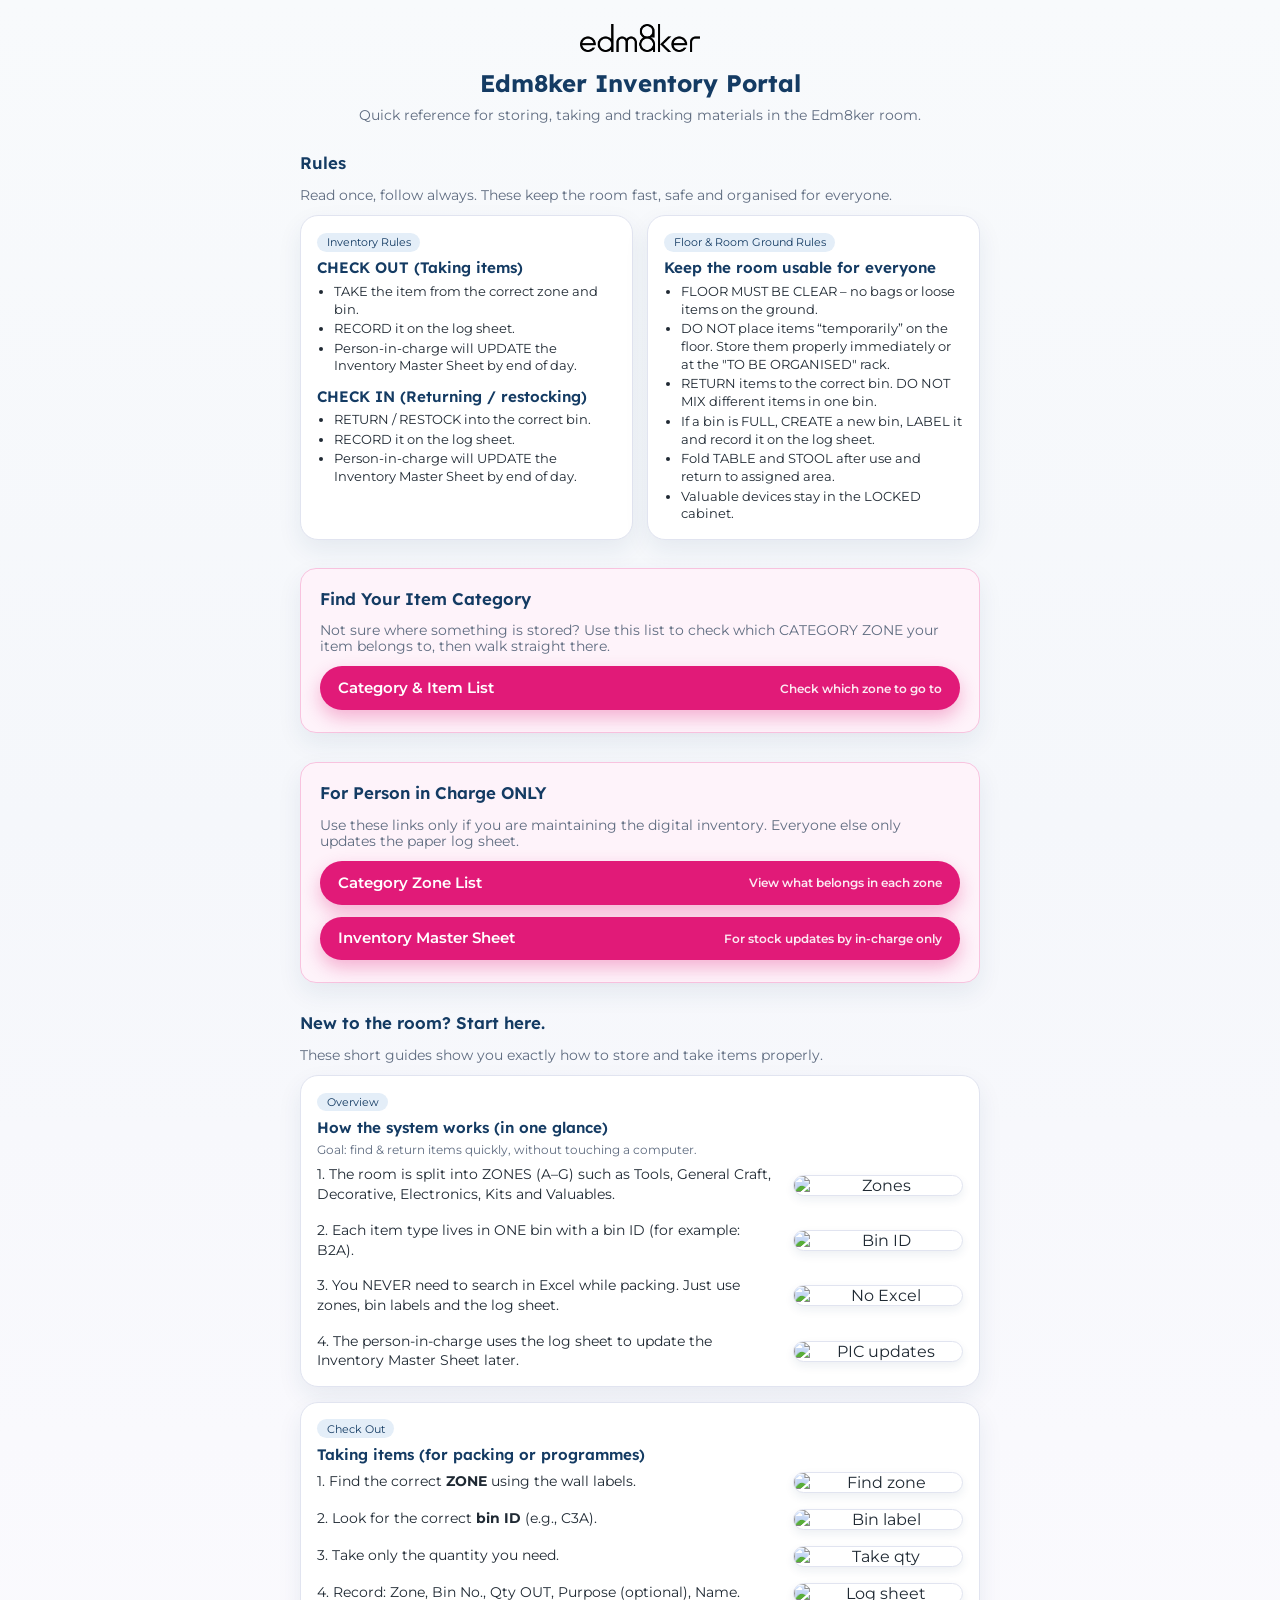
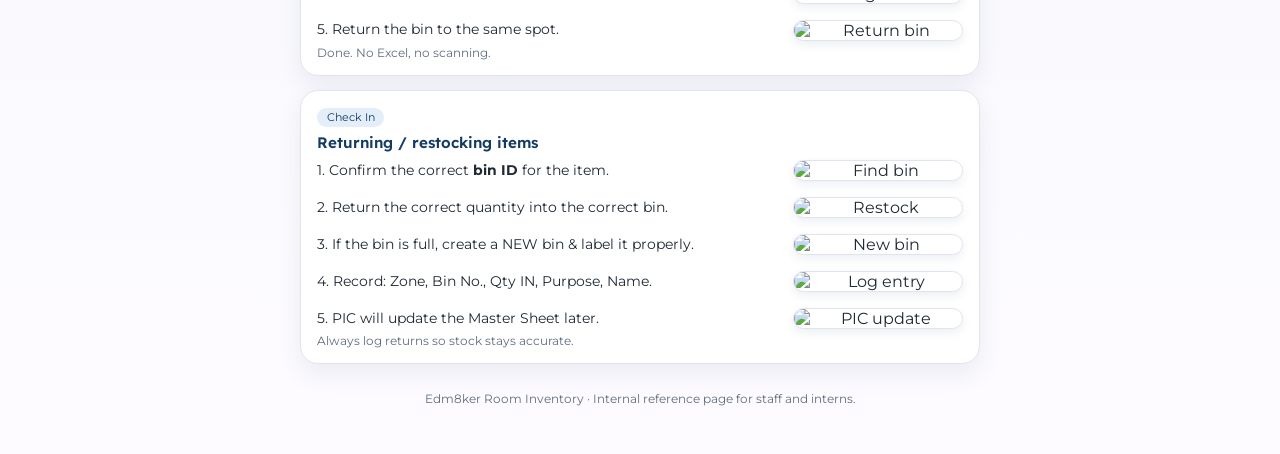
==== index.html @ 9ef9f954 "Update index.html" ====
<!DOCTYPE html>
<html lang="en">

<head>
    <meta charset="UTF-8" />
    <title>Edm8ker Inventory Portal</title>
    <meta name="viewport" content="width=device-width, initial-scale=1" />

    <!-- Google Fonts -->
    <link rel="preconnect" href="https://fonts.googleapis.com">
    <link rel="preconnect" href="https://fonts.gstatic.com" crossorigin>
    <link
        href="https://fonts.googleapis.com/css2?family=Lexend:wght@500;700&family=Montserrat:wght@400;500;600&display=swap"
        rel="stylesheet">

    <style>
        :root {
            --bg: #f5f7fb;
            --card-bg: #ffffff;
            --primary: #e11a78;
            --primary-dark: #b0135d;
            --accent: #143b63;
            --accent-soft: #e4eef8;
            --border-soft: #e1e4f0;
            --text-main: #1f2933;
            --text-muted: #5f6c80;
            --pill-radius: 999px;
            --card-radius: 18px;
            --shadow-soft: 0 10px 25px rgba(20, 59, 99, 0.08);
        }

        * {
            box-sizing: border-box;
        }

        body {
            margin: 0;
            font-family: "Montserrat", system-ui, -apple-system, BlinkMacSystemFont, sans-serif;
            background: linear-gradient(180deg, #f8fafc 0%, var(--bg) 40%, #fdfbff 100%);
            color: var(--text-main);
        }

        .page {
            max-width: 720px;
            margin: 0 auto;
            padding: 1.5rem 1.25rem 3rem;
        }

        header {
            text-align: center;
            margin-bottom: 1.75rem;
        }

        header img.logo {
            width: 120px;
            max-width: 40vw;
            margin-bottom: 0.75rem;
        }

        header h1 {
            font-family: "Lexend", system-ui, sans-serif;
            font-weight: 700;
            font-size: 1.5rem;
            margin: 0 0 0.5rem;
            color: var(--accent);
        }

        header p {
            margin: 0;
            font-size: 0.9rem;
            color: var(--text-muted);
        }

        .section {
            margin-bottom: 1.75rem;
        }

        .section-title {
            font-family: "Lexend", system-ui, sans-serif;
            font-weight: 600;
            font-size: 1.05rem;
            color: var(--accent);
            margin-bottom: 0.5rem;
        }

        .section-subtitle {
            font-size: 0.85rem;
            color: var(--text-muted);
            margin-bottom: 0.75rem;
        }

        .section-box {
            background: #ffffff;
            border: 1px solid var(--border-soft);
            border-radius: 16px;
            padding: 1.2rem 1.2rem 1.4rem;
            box-shadow: var(--shadow-soft);
            margin-bottom: 1.8rem;
        }

        .section-box--highlight {
            background: #fef3fa;
            border-color: #f8c3df;
        }

        .card-grid {
            display: grid;
            gap: 0.9rem;
        }

        @media (min-width: 768px) {
            .card-grid--two {
                grid-template-columns: repeat(2, minmax(0, 1fr));
            }
        }

        .card {
            background: var(--card-bg);
            border-radius: var(--card-radius);
            box-shadow: var(--shadow-soft);
            padding: 0.95rem 1rem;
            border: 1px solid var(--border-soft);
        }

        .card-header {
            font-family: "Lexend", system-ui, sans-serif;
            font-weight: 600;
            font-size: 0.95rem;
            color: var(--accent);
            margin-bottom: 0.35rem;
        }

        .chip {
            display: inline-flex;
            align-items: center;
            padding: 0.15rem 0.6rem;
            border-radius: 999px;
            font-size: 0.7rem;
            background: var(--accent-soft);
            color: var(--accent);
            margin-bottom: 0.4rem;
        }

        .rules-list {
            padding-left: 1.05rem;
            margin: 0.25rem 0 0;
            font-size: 0.8rem;
            line-height: 1.4;
        }

        .rules-list li+li {
            margin-top: 0.1rem;
        }

        /* Linktree-style buttons */
        .button-stack {
            display: flex;
            flex-direction: column;
            gap: 0.75rem;
            margin-top: 0.6rem;
        }

        .pill-btn {
            display: inline-flex;
            align-items: center;
            justify-content: space-between;
            gap: 0.5rem;
            width: 100%;
            padding: 0.8rem 1.1rem;
            border-radius: var(--pill-radius);
            border: none;
            text-decoration: none;
            background: var(--primary);
            color: #ffffff;
            font-weight: 600;
            font-size: 0.92rem;
            cursor: pointer;
            box-shadow: 0 8px 18px rgba(225, 26, 120, 0.3);
            transition: transform 0.05s ease-out, box-shadow 0.05s ease-out, background 0.1s ease-out;
        }

        .pill-btn span.label {
            flex: 1 1 auto;
            text-align: left;
        }

        .pill-btn span.meta {
            font-size: 0.75rem;
            opacity: 0.9;
        }

        .pill-btn:hover {
            background: var(--primary-dark);
            transform: translateY(-1px);
            box-shadow: 0 12px 28px rgba(176, 19, 93, 0.35);
        }

        .pill-btn:active {
            transform: translateY(0);
            box-shadow: 0 6px 14px rgba(176, 19, 93, 0.3);
        }

        /* GUIDE TABLE LAYOUT */
        /* GUIDE TABLE LAYOUT */
        .guide-table {
            display: flex;
            flex-direction: column;
            gap: 1rem;
            margin-top: 0.5rem;
        }

        /* Two-column layout (text left, image right) */
        .guide-row {
            display: grid;
            grid-template-columns: 1fr auto;
            gap: 1rem;
            align-items: center;
            /* vertically align nicely */
        }

        /* Keep text left-aligned */
        .guide-text {
            font-size: 0.85rem;
            line-height: 1.45;
        }

        /* Center ONLY the image */
        .guide-img {
            text-align: center;
            /* centers image inside the cell */
        }

        .guide-img img {
            width: 170px;
            /* bigger image */
            max-width: 100%;
            height: auto;
            display: block;
            margin: 0 auto;
            /* center horizontally */
            border-radius: 16px;
            border: 1px solid var(--border-soft);
            background: #ffffff;
            box-shadow: 0 4px 10px rgba(20, 59, 99, 0.08);
        }

        /* MOBILE FIX – stack vertically */
        @media (max-width: 768px) {
            .guide-row {
                grid-template-columns: 1fr;
                /* stack */
            }

            .guide-img img {
                margin: 10px auto 0;
                width: 200px;
                /* slightly bigger on mobile */
            }
        }

        /* Mobile */
        @media (max-width: 600px) {
            .guide-row {
                grid-template-columns: 1fr;
            }

            .guide-img img {
                margin-top: 0.3rem;
            }
        }

        .guide-tag {
            font-size: 0.78rem;
            color: var(--text-muted);
            margin-top: 0.25rem;
        }

        footer {
            margin-top: 1.5rem;
            text-align: center;
            font-size: 0.72rem;
            color: var(--text-muted);
        }
    </style>
</head>

<body>
    <div class="page">
        <header>
            <!-- Replace "logo.png" with your actual edm8ker logo path -->
            <img src="images/Edm8ker Logo FA - Black.png" class="logo" alt="edm8ker logo">
            <h1>Edm8ker Inventory Portal</h1>
            <p>Quick reference for storing, taking and tracking materials in the Edm8ker room.</p>
        </header>

        <!-- RULES SECTION -->
        <section class="section" id="rules">
            <div class="section-title">Rules</div>
            <p class="section-subtitle">Read once, follow always. These keep the room fast, safe and organised for
                everyone.</p>

            <div class="card-grid card-grid--two">
                <!-- Inventory Rules -->
                <article class="card">
                    <div class="chip">Inventory Rules</div>
                    <div class="card-header">CHECK OUT (Taking items)</div>
                    <ul class="rules-list">
                        <li>TAKE the item from the correct zone and bin.</li>
                        <li>RECORD it on the log sheet.</li>
                        <li>Person-in-charge will UPDATE the Inventory Master Sheet by end of day.</li>
                    </ul>

                    <div class="card-header" style="margin-top:0.7rem;">CHECK IN (Returning / restocking)</div>
                    <ul class="rules-list">
                        <li>RETURN / RESTOCK into the correct bin.</li>
                        <li>RECORD it on the log sheet.</li>
                        <li>Person-in-charge will UPDATE the Inventory Master Sheet by end of day.</li>
                    </ul>
                </article>

                <!-- Ground Rules -->
                <article class="card">
                    <div class="chip">Floor &amp; Room Ground Rules</div>
                    <div class="card-header">Keep the room usable for everyone</div>
                    <ul class="rules-list">
                        <li>FLOOR MUST BE CLEAR – no bags or loose items on the ground.</li>
                        <li>DO NOT place items “temporarily” on the floor. Store them properly immediately or at the "TO
                            BE ORGANISED" rack.</li>
                        <li>RETURN items to the correct bin. DO NOT MIX different items in one bin.</li>
                        <li>If a bin is FULL, CREATE a new bin, LABEL it and record it on the log sheet.</li>
                        <li>Fold TABLE and STOOL after use and return to assigned area.</li>
                        <li>Valuable devices stay in the LOCKED cabinet.</li>
                    </ul>
                </article>
            </div>
        </section>

        <!-- FIND -->
        <section class="section" id="find-category">
            <div class="section-box section-box--highlight">
                <div class="section-title">Find Your Item Category</div>
                <p class="section-subtitle">
                    Not sure where something is stored? Use this list to check which CATEGORY ZONE
                    your item belongs to, then walk straight there.
                </p>

                <div class="button-stack">
                    <a class="pill-btn"
                        href="https://docs.google.com/spreadsheets/d/1ORpKJ44Z_NyXVtPW7FNUCVcLxIy_yZ4tnnC9HEnOZlI/edit?gid=1954923618#gid=1954923618"
                        target="_blank" rel="noopener noreferrer">
                        <span class="label">Category &amp; Item List</span>
                        <span class="meta">Check which zone to go to</span>
                    </a>
                </div>
            </div>
        </section>


        <!-- PERSON IN CHARGE ONLY -->
        <section class="section" id="pic">
            <div class="section-box section-box--highlight">
                <div class="section-title">For Person in Charge ONLY</div>
                <p class="section-subtitle">
                    Use these links only if you are maintaining the digital inventory.
                    Everyone else only updates the paper log sheet.
                </p>

                <div class="button-stack">
                    <a class="pill-btn"
                        href="https://docs.google.com/spreadsheets/d/1ORpKJ44Z_NyXVtPW7FNUCVcLxIy_yZ4tnnC9HEnOZlI/edit?gid=1954923618#gid=1954923618"
                        target="_blank" rel="noopener noreferrer">
                        <span class="label">Category Zone List</span>
                        <span class="meta">View what belongs in each zone</span>
                    </a>

                    <a class="pill-btn"
                        href="https://docs.google.com/spreadsheets/d/1Mo4Zzo-sT3QW1Go5Jupbq7iUh8usddjf2yWkELnGJ4I/edit?gid=0#gid=0"
                        target="_blank" rel="noopener noreferrer">
                        <span class="label">Inventory Master Sheet</span>
                        <span class="meta">For stock updates by in-charge only</span>
                    </a>
                </div>
            </div>
        </section>


        <!-- GUIDE SECTION -->
        <section class="section" id="guide">
            <div class="section-title">New to the room? Start here.</div>
            <p class="section-subtitle">
                These short guides show you exactly how to store and take items properly.
            </p>

            <div class="card-grid">

                <!-- OVERVIEW TABLE -->
                <article class="card">
                    <div class="chip">Overview</div>
                    <div class="card-header">How the system works (in one glance)</div>
                    <div class="guide-tag">
                        Goal: find & return items quickly, without touching a computer.
                    </div>
                    <div class="guide-table">
                        <div class="guide-row">
                            <div class="guide-text">
                                1. The room is split into ZONES (A–G) such as Tools, General Craft,
                                Decorative, Electronics, Kits and Valuables.
                            </div>
                            <div class="guide-img">
                                <img src="images/overview-zones.png" alt="Zones">
                            </div>
                        </div>

                        <div class="guide-row">
                            <div class="guide-text">
                                2. Each item type lives in ONE bin with a bin ID (for example: B2A).
                            </div>
                            <div class="guide-img">
                                <img src="images/overview-binid.png" alt="Bin ID">
                            </div>
                        </div>

                        <div class="guide-row">
                            <div class="guide-text">
                                3. You NEVER need to search in Excel while packing. Just use zones, bin labels and the log
                                sheet.
                            </div>
                            <div class="guide-img">
                                <img src="images/overview-noexcel.png" alt="No Excel">
                            </div>
                        </div>

                        <div class="guide-row">
                            <div class="guide-text">
                                4. The person-in-charge uses the log sheet to update the Inventory Master Sheet later.
                            </div>
                            <div class="guide-img">
                                <img src="images/overview-update.png" alt="PIC updates">
                            </div>
                        </div>
                    </div>


                </article>

                <!-- CHECK OUT TABLE -->
                <article class="card">
                    <div class="chip">Check Out</div>
                    <div class="card-header">Taking items (for packing or programmes)</div>

                    <div class="guide-table">
                        <div class="guide-row">
                            <div class="guide-text">
                                1. Find the correct <strong>ZONE</strong> using the wall labels.
                            </div>
                            <div class="guide-img">
                                <img src="images/checkout-zone.png" alt="Find zone">
                            </div>
                        </div>

                        <div class="guide-row">
                            <div class="guide-text">
                                2. Look for the correct <strong>bin ID</strong> (e.g., C3A).
                            </div>
                            <div class="guide-img">
                                <img src="images/checkout-bin.png" alt="Bin label">
                            </div>
                        </div>

                        <div class="guide-row">
                            <div class="guide-text">
                                3. Take only the quantity you need.
                            </div>
                            <div class="guide-img">
                                <img src="images/checkout-qty.png" alt="Take qty">
                            </div>
                        </div>

                        <div class="guide-row">
                            <div class="guide-text">
                                4. Record: Zone, Bin No., Qty OUT, Purpose (optional), Name.
                            </div>
                            <div class="guide-img">
                                <img src="images/checkout-log.png" alt="Log sheet">
                            </div>
                        </div>

                        <div class="guide-row">
                            <div class="guide-text">
                                5. Return the bin to the same spot.
                            </div>
                            <div class="guide-img">
                                <img src="images/checkout-return.png" alt="Return bin">
                            </div>
                        </div>
                    </div>

                    <div class="guide-tag">Done. No Excel, no scanning.</div>
                </article>

                <!-- CHECK IN TABLE -->
                <article class="card">
                    <div class="chip">Check In</div>
                    <div class="card-header">Returning / restocking items</div>

                    <div class="guide-table">
                        <div class="guide-row">
                            <div class="guide-text">
                                1. Confirm the correct <strong>bin ID</strong> for the item.
                            </div>
                            <div class="guide-img">
                                <img src="images/checkin-findbin.png" alt="Find bin">
                            </div>
                        </div>

                        <div class="guide-row">
                            <div class="guide-text">
                                2. Return the correct quantity into the correct bin.
                            </div>
                            <div class="guide-img">
                                <img src="images/checkin-return.png" alt="Restock">
                            </div>
                        </div>

                        <div class="guide-row">
                            <div class="guide-text">
                                3. If the bin is full, create a NEW bin & label it properly.
                            </div>
                            <div class="guide-img">
                                <img src="images/checkin-newbin.png" alt="New bin">
                            </div>
                        </div>

                        <div class="guide-row">
                            <div class="guide-text">
                                4. Record: Zone, Bin No., Qty IN, Purpose, Name.
                            </div>
                            <div class="guide-img">
                                <img src="images/checkin-log.png" alt="Log entry">
                            </div>
                        </div>

                        <div class="guide-row">
                            <div class="guide-text">
                                5. PIC will update the Master Sheet later.
                            </div>
                            <div class="guide-img">
                                <img src="images/checkin-update.png" alt="PIC update">
                            </div>
                        </div>
                    </div>

                    <div class="guide-tag">Always log returns so stock stays accurate.</div>
                </article>

            </div>
        </section>

        <footer>
            Edm8ker Room Inventory · Internal reference page for staff and interns.
        </footer>
    </div>
</body>

</html>
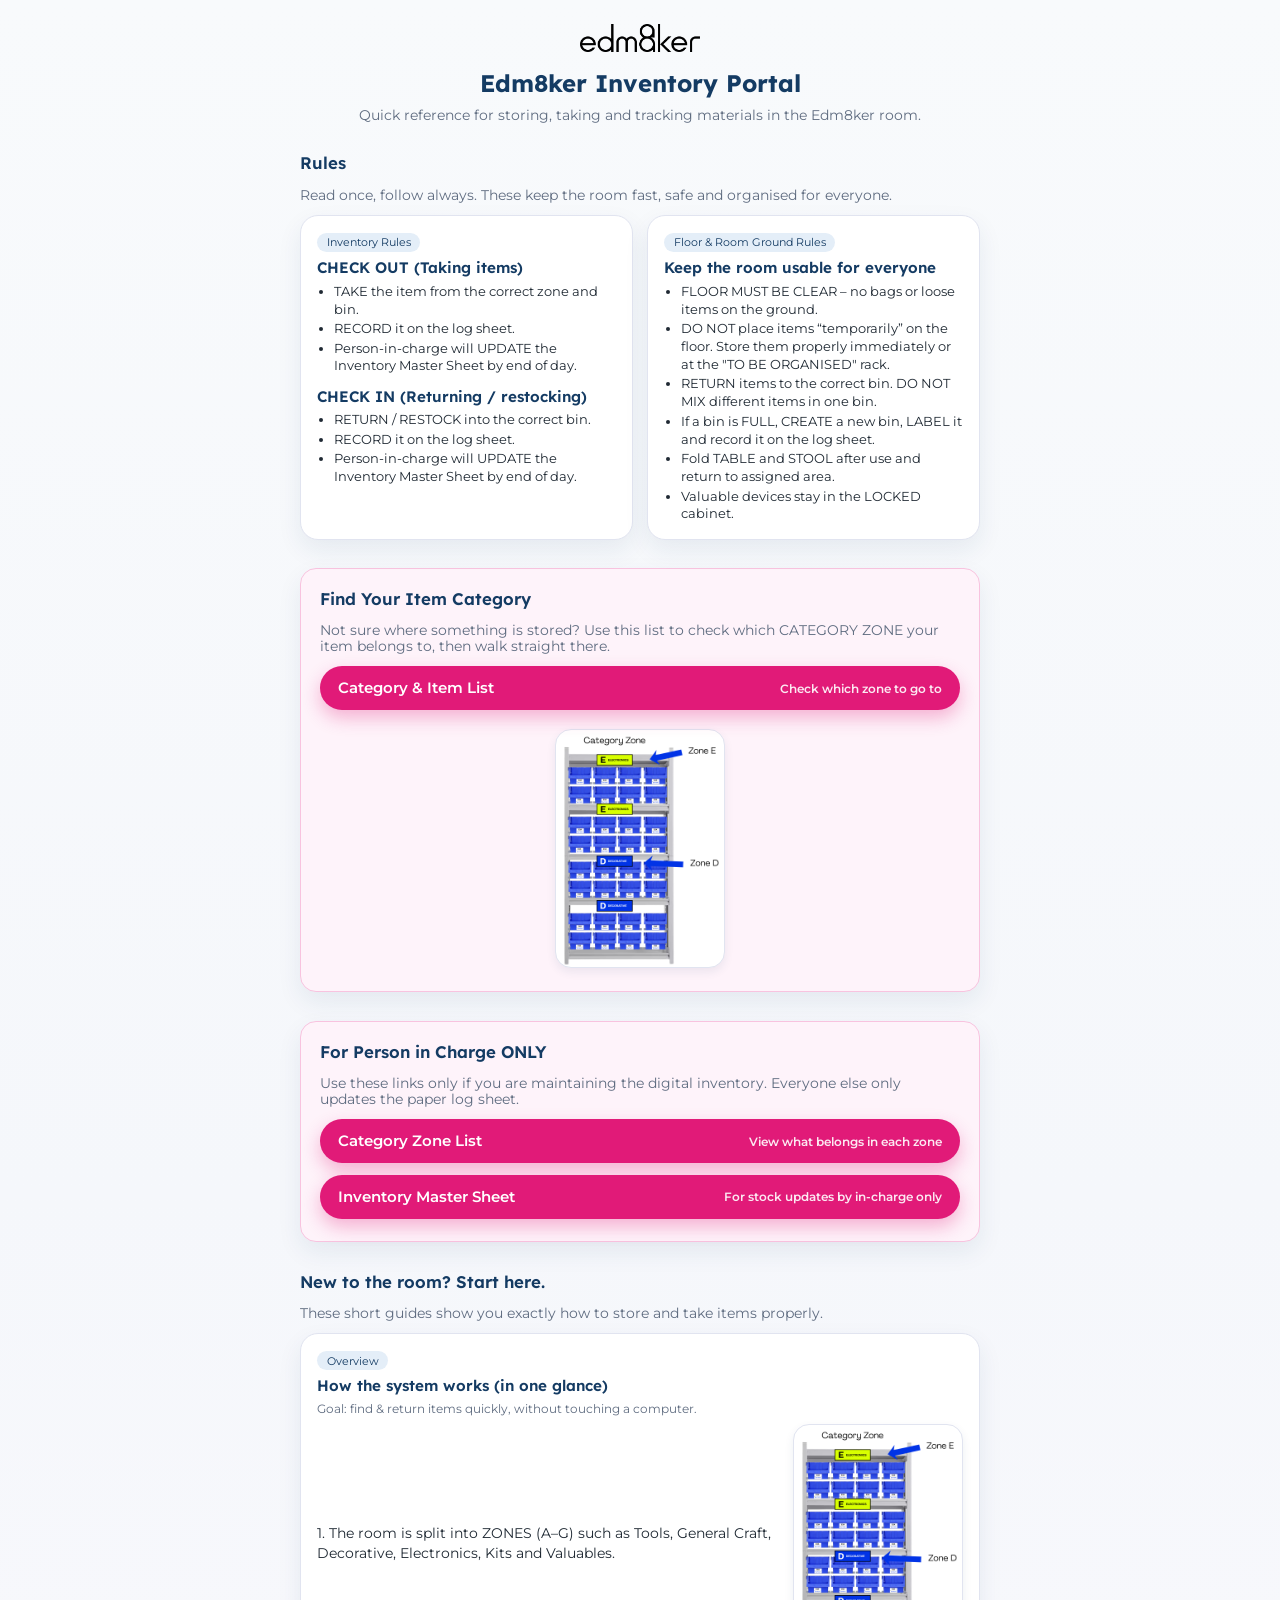
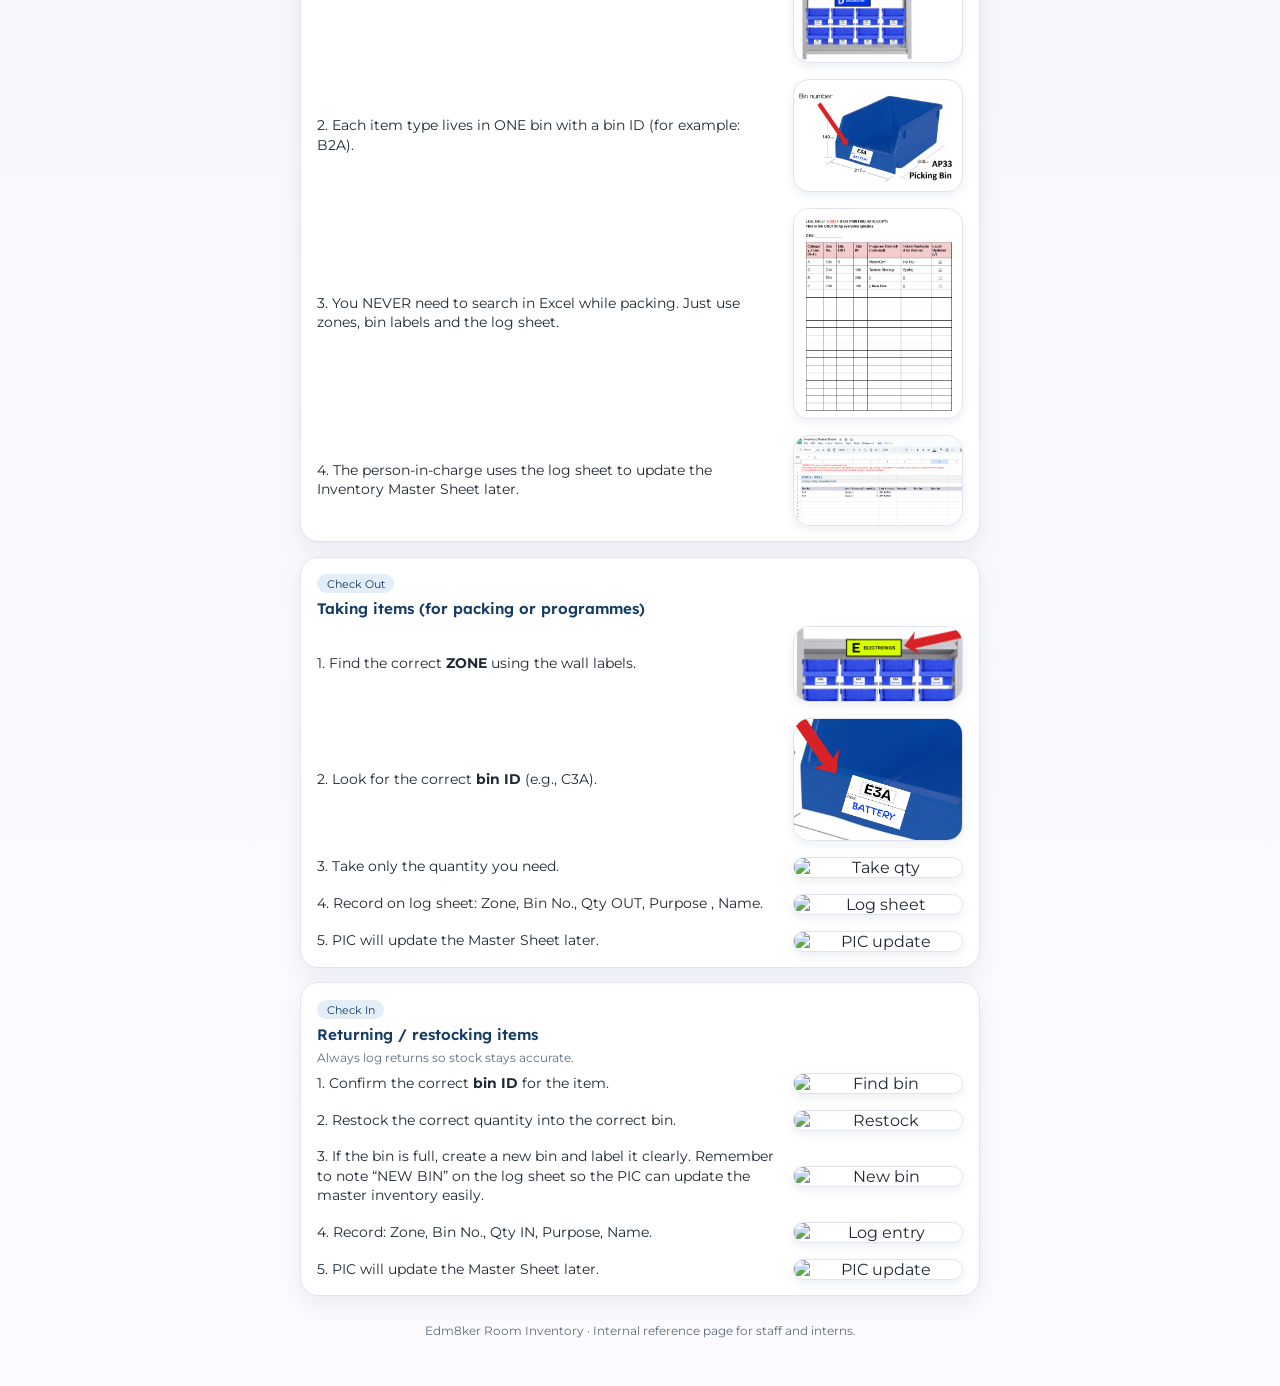
==== commit 4de033ad: "Update index.html" ====
--- a/index.html
+++ b/index.html
@@ -339,6 +339,7 @@
         <section class="section" id="find-category">
             <div class="section-box section-box--highlight">
                 <div class="section-title">Find Your Item Category</div>
+
                 <p class="section-subtitle">
                     Not sure where something is stored? Use this list to check which CATEGORY ZONE
                     your item belongs to, then walk straight there.
@@ -351,6 +352,10 @@
                         <span class="label">Category &amp; Item List</span>
                         <span class="meta">Check which zone to go to</span>
                     </a>
+                </div>
+                <br>
+                <div class="guide-img">
+                    <img src="images/overview-zones.png" alt="Zones">
                 </div>
             </div>
         </section>
@@ -422,7 +427,8 @@
 
                         <div class="guide-row">
                             <div class="guide-text">
-                                3. You NEVER need to search in Excel while packing. Just use zones, bin labels and the log
+                                3. You NEVER need to search in Excel while packing. Just use zones, bin labels and the
+                                log
                                 sheet.
                             </div>
                             <div class="guide-img">
@@ -478,7 +484,7 @@
 
                         <div class="guide-row">
                             <div class="guide-text">
-                                4. Record: Zone, Bin No., Qty OUT, Purpose (optional), Name.
+                                4. Record on log sheet: Zone, Bin No., Qty OUT, Purpose , Name.
                             </div>
                             <div class="guide-img">
                                 <img src="images/checkout-log.png" alt="Log sheet">
@@ -487,21 +493,22 @@
 
                         <div class="guide-row">
                             <div class="guide-text">
-                                5. Return the bin to the same spot.
-                            </div>
-                            <div class="guide-img">
-                                <img src="images/checkout-return.png" alt="Return bin">
-                            </div>
-                        </div>
+                                5. PIC will update the Master Sheet later.
+                            </div>
+                            <div class="guide-img">
+                                <img src="images/checkin-update.png" alt="PIC update">
+                            </div>
+                        </div>
+
                     </div>
 
-                    <div class="guide-tag">Done. No Excel, no scanning.</div>
                 </article>
 
                 <!-- CHECK IN TABLE -->
                 <article class="card">
                     <div class="chip">Check In</div>
                     <div class="card-header">Returning / restocking items</div>
+                    <div class="guide-tag">Always log returns so stock stays accurate.</div>
 
                     <div class="guide-table">
                         <div class="guide-row">
@@ -515,7 +522,7 @@
 
                         <div class="guide-row">
                             <div class="guide-text">
-                                2. Return the correct quantity into the correct bin.
+                                2. Restock the correct quantity into the correct bin.
                             </div>
                             <div class="guide-img">
                                 <img src="images/checkin-return.png" alt="Restock">
@@ -524,7 +531,8 @@
 
                         <div class="guide-row">
                             <div class="guide-text">
-                                3. If the bin is full, create a NEW bin & label it properly.
+                                3. If the bin is full, create a new bin and label it clearly. Remember to note “NEW BIN”
+                                on the log sheet so the PIC can update the master inventory easily.
                             </div>
                             <div class="guide-img">
                                 <img src="images/checkin-newbin.png" alt="New bin">
@@ -550,7 +558,6 @@
                         </div>
                     </div>
 
-                    <div class="guide-tag">Always log returns so stock stays accurate.</div>
                 </article>
 
             </div>
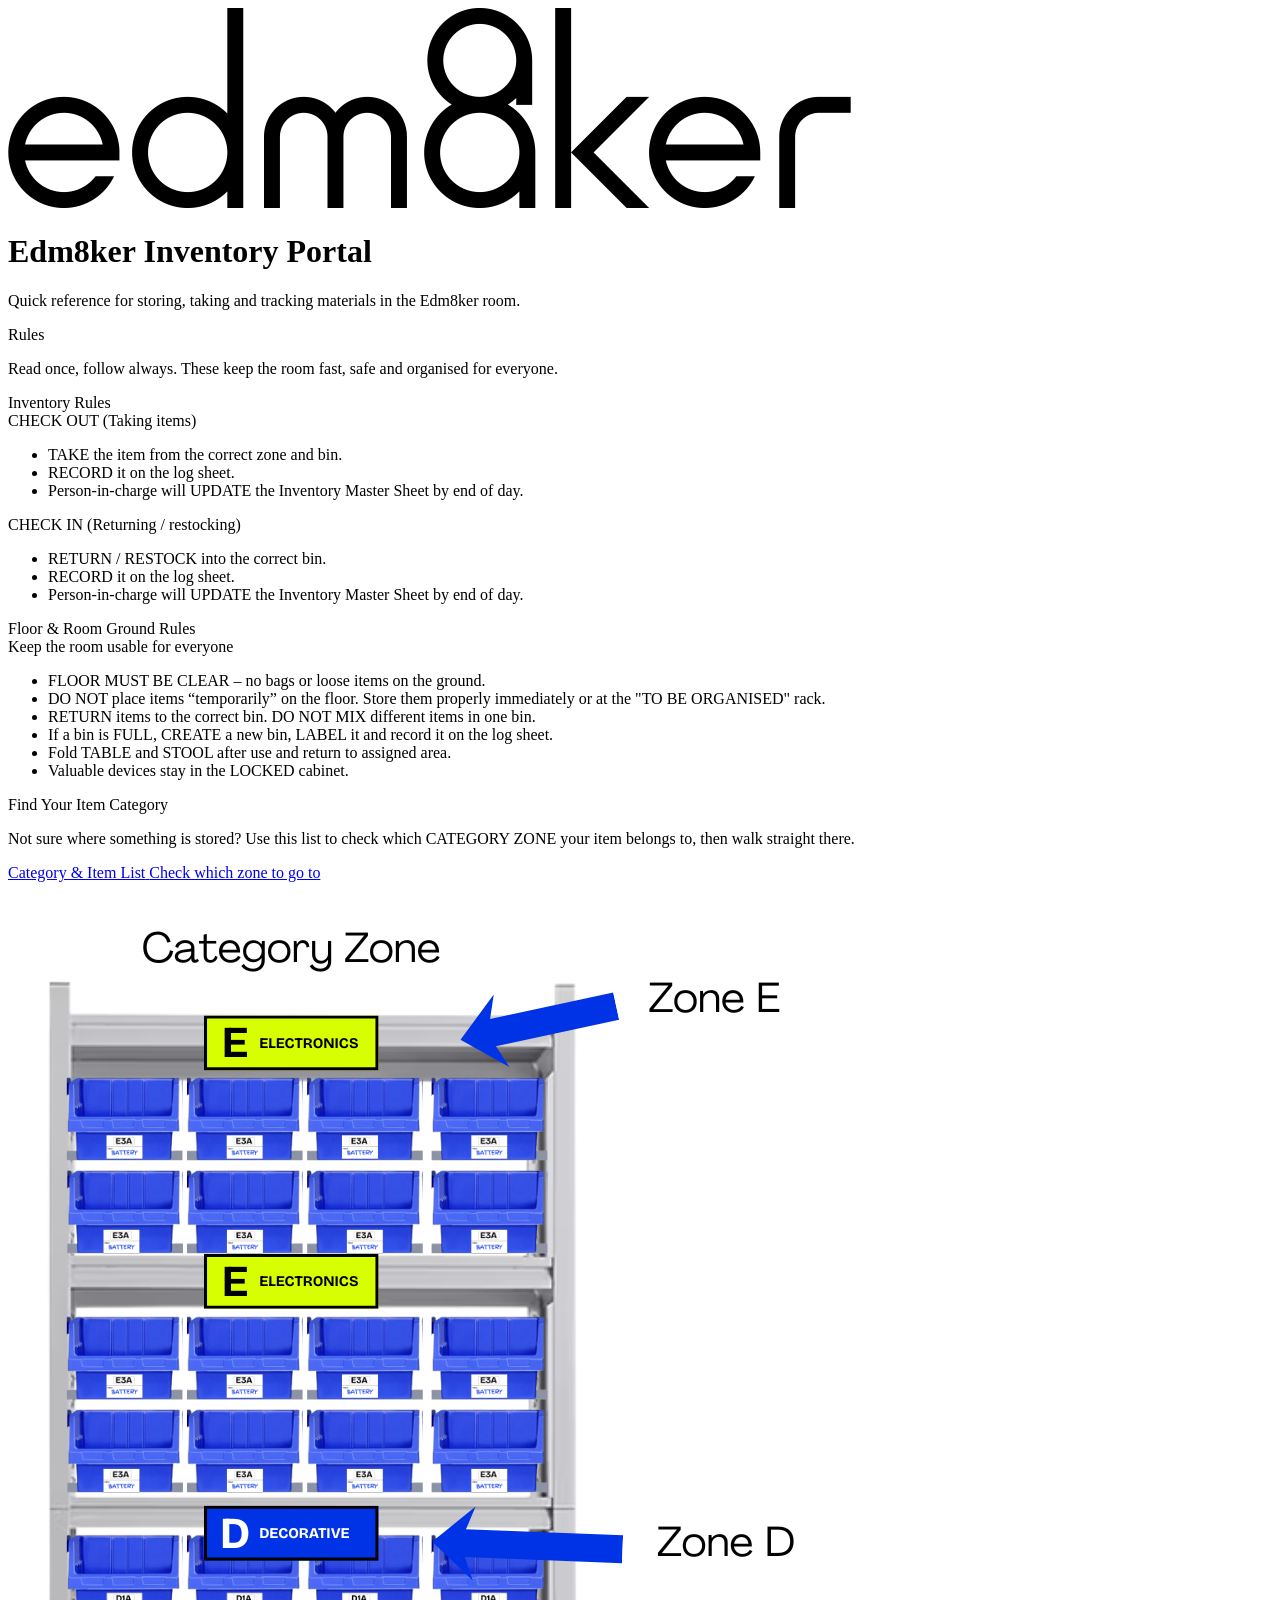
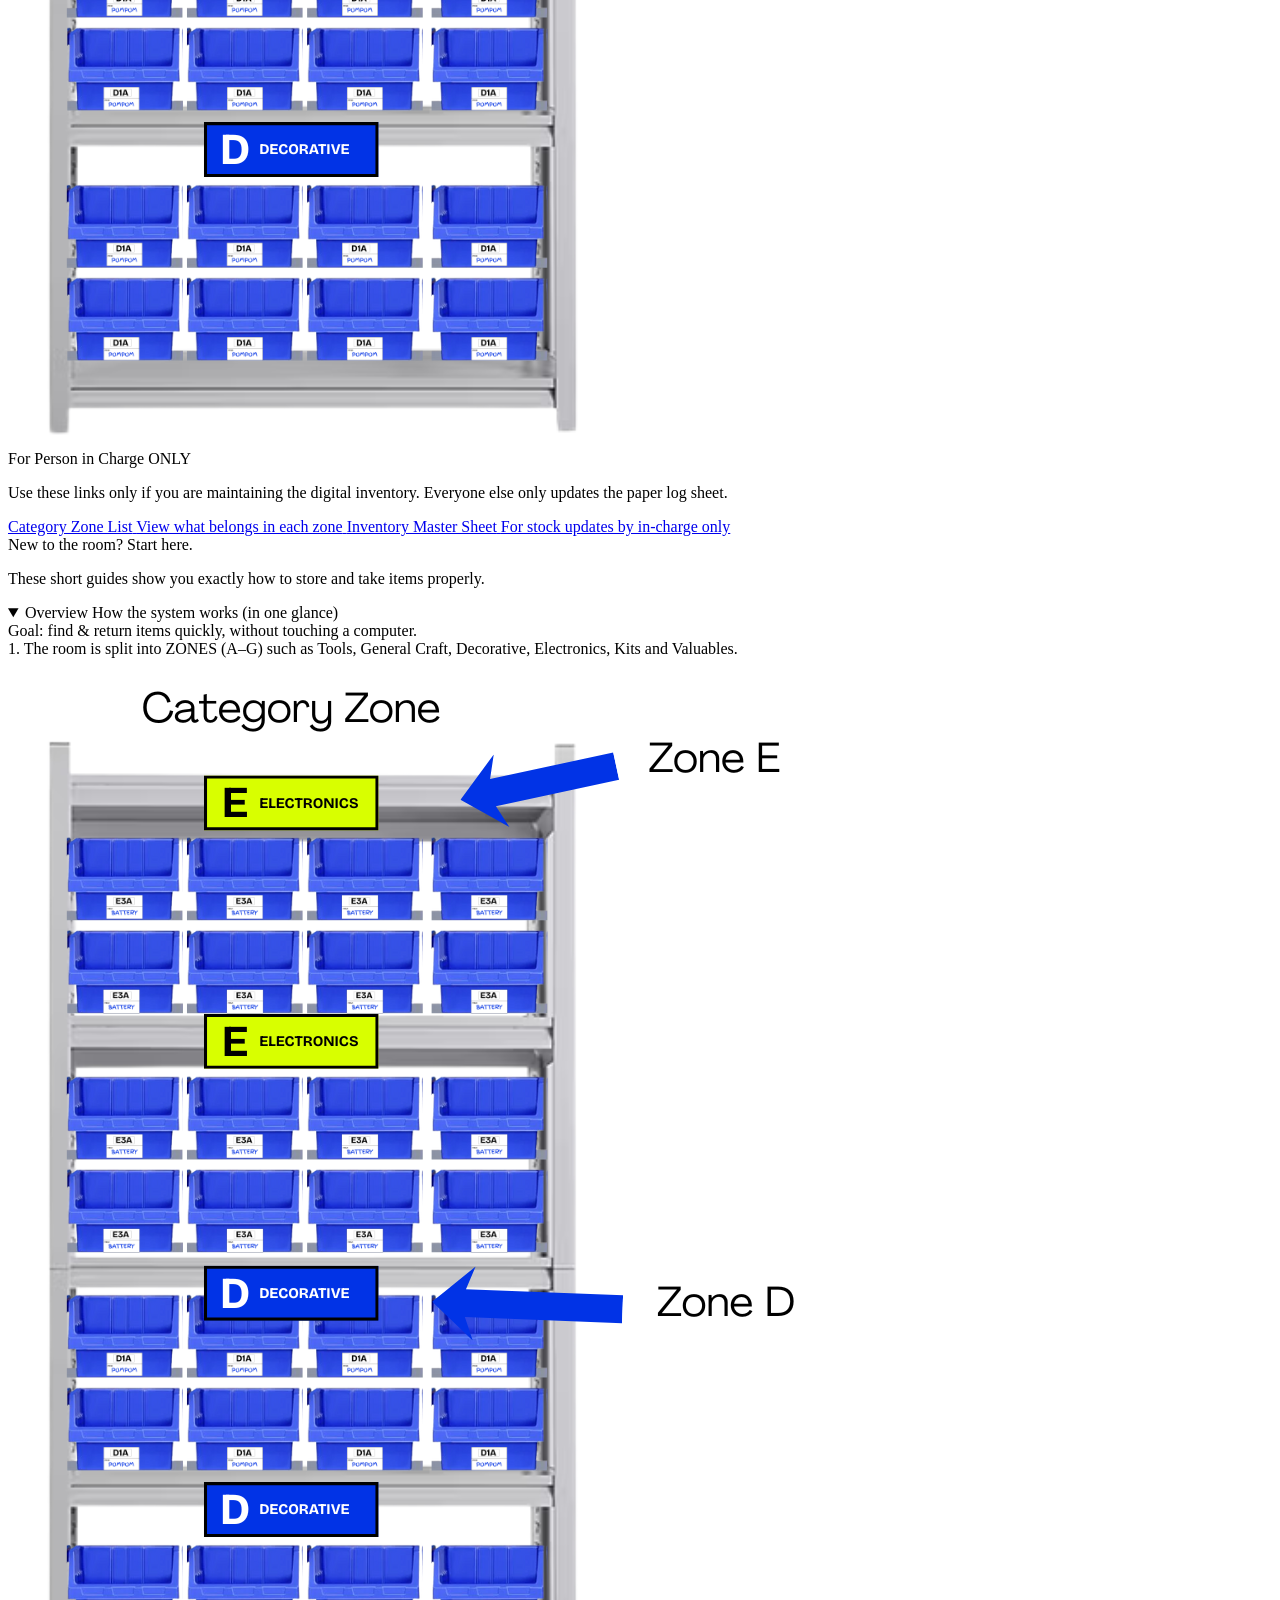
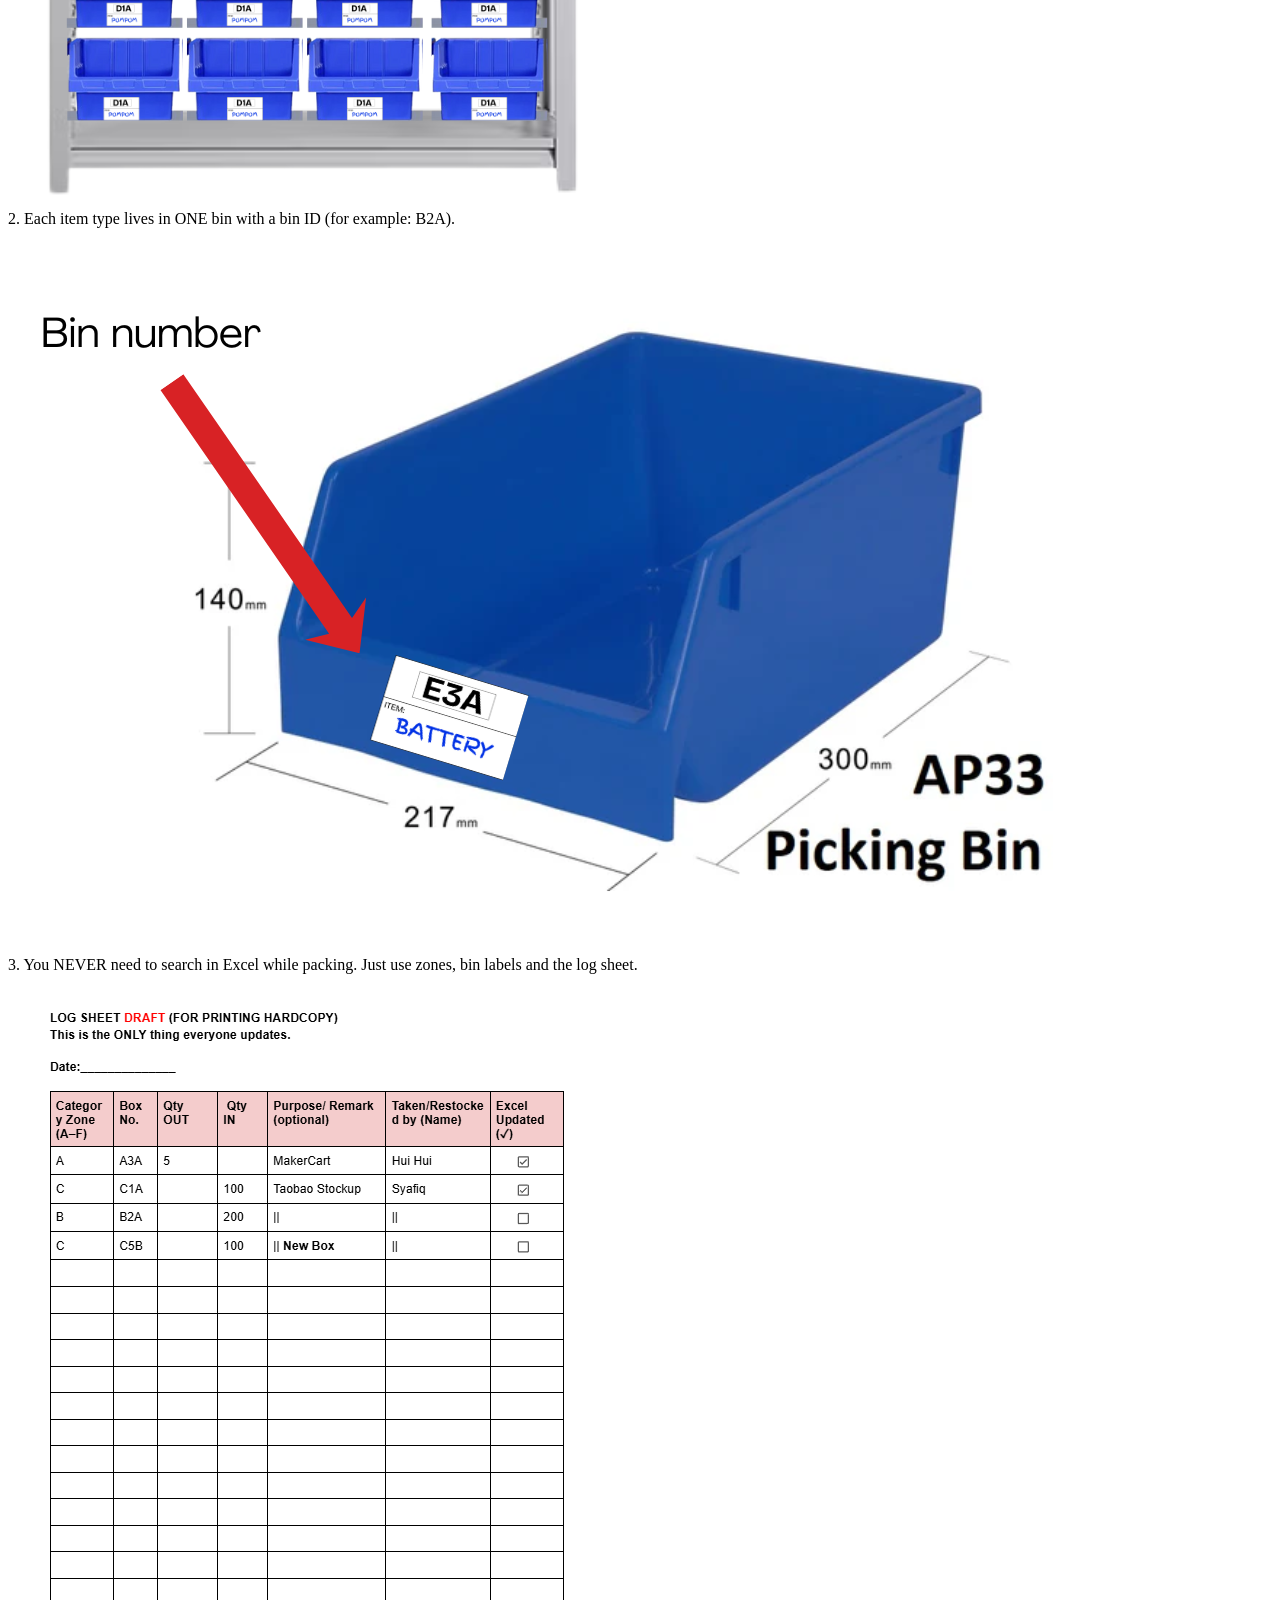
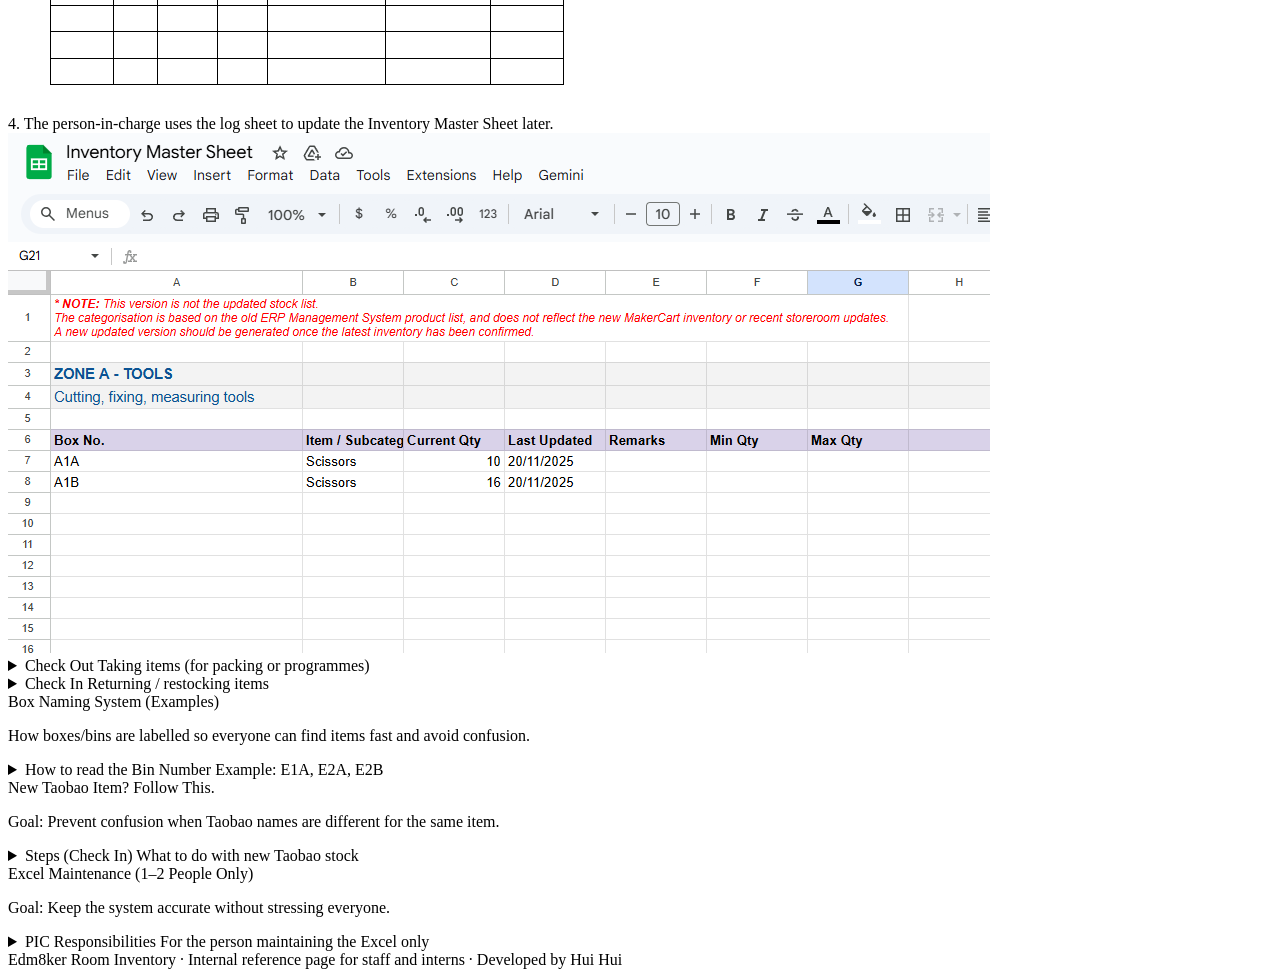
==== commit 2edaa1c6: "Update index.html" ====
--- a/index.html
+++ b/index.html
@@ -13,281 +13,13 @@
         href="https://fonts.googleapis.com/css2?family=Lexend:wght@500;700&family=Montserrat:wght@400;500;600&display=swap"
         rel="stylesheet">
 
-    <style>
-        :root {
-            --bg: #f5f7fb;
-            --card-bg: #ffffff;
-            --primary: #e11a78;
-            --primary-dark: #b0135d;
-            --accent: #143b63;
-            --accent-soft: #e4eef8;
-            --border-soft: #e1e4f0;
-            --text-main: #1f2933;
-            --text-muted: #5f6c80;
-            --pill-radius: 999px;
-            --card-radius: 18px;
-            --shadow-soft: 0 10px 25px rgba(20, 59, 99, 0.08);
-        }
-
-        * {
-            box-sizing: border-box;
-        }
-
-        body {
-            margin: 0;
-            font-family: "Montserrat", system-ui, -apple-system, BlinkMacSystemFont, sans-serif;
-            background: linear-gradient(180deg, #f8fafc 0%, var(--bg) 40%, #fdfbff 100%);
-            color: var(--text-main);
-        }
-
-        .page {
-            max-width: 720px;
-            margin: 0 auto;
-            padding: 1.5rem 1.25rem 3rem;
-        }
-
-        header {
-            text-align: center;
-            margin-bottom: 1.75rem;
-        }
-
-        header img.logo {
-            width: 120px;
-            max-width: 40vw;
-            margin-bottom: 0.75rem;
-        }
-
-        header h1 {
-            font-family: "Lexend", system-ui, sans-serif;
-            font-weight: 700;
-            font-size: 1.5rem;
-            margin: 0 0 0.5rem;
-            color: var(--accent);
-        }
-
-        header p {
-            margin: 0;
-            font-size: 0.9rem;
-            color: var(--text-muted);
-        }
-
-        .section {
-            margin-bottom: 1.75rem;
-        }
-
-        .section-title {
-            font-family: "Lexend", system-ui, sans-serif;
-            font-weight: 600;
-            font-size: 1.05rem;
-            color: var(--accent);
-            margin-bottom: 0.5rem;
-        }
-
-        .section-subtitle {
-            font-size: 0.85rem;
-            color: var(--text-muted);
-            margin-bottom: 0.75rem;
-        }
-
-        .section-box {
-            background: #ffffff;
-            border: 1px solid var(--border-soft);
-            border-radius: 16px;
-            padding: 1.2rem 1.2rem 1.4rem;
-            box-shadow: var(--shadow-soft);
-            margin-bottom: 1.8rem;
-        }
-
-        .section-box--highlight {
-            background: #fef3fa;
-            border-color: #f8c3df;
-        }
-
-        .card-grid {
-            display: grid;
-            gap: 0.9rem;
-        }
-
-        @media (min-width: 768px) {
-            .card-grid--two {
-                grid-template-columns: repeat(2, minmax(0, 1fr));
-            }
-        }
-
-        .card {
-            background: var(--card-bg);
-            border-radius: var(--card-radius);
-            box-shadow: var(--shadow-soft);
-            padding: 0.95rem 1rem;
-            border: 1px solid var(--border-soft);
-        }
-
-        .card-header {
-            font-family: "Lexend", system-ui, sans-serif;
-            font-weight: 600;
-            font-size: 0.95rem;
-            color: var(--accent);
-            margin-bottom: 0.35rem;
-        }
-
-        .chip {
-            display: inline-flex;
-            align-items: center;
-            padding: 0.15rem 0.6rem;
-            border-radius: 999px;
-            font-size: 0.7rem;
-            background: var(--accent-soft);
-            color: var(--accent);
-            margin-bottom: 0.4rem;
-        }
-
-        .rules-list {
-            padding-left: 1.05rem;
-            margin: 0.25rem 0 0;
-            font-size: 0.8rem;
-            line-height: 1.4;
-        }
-
-        .rules-list li+li {
-            margin-top: 0.1rem;
-        }
-
-        /* Linktree-style buttons */
-        .button-stack {
-            display: flex;
-            flex-direction: column;
-            gap: 0.75rem;
-            margin-top: 0.6rem;
-        }
-
-        .pill-btn {
-            display: inline-flex;
-            align-items: center;
-            justify-content: space-between;
-            gap: 0.5rem;
-            width: 100%;
-            padding: 0.8rem 1.1rem;
-            border-radius: var(--pill-radius);
-            border: none;
-            text-decoration: none;
-            background: var(--primary);
-            color: #ffffff;
-            font-weight: 600;
-            font-size: 0.92rem;
-            cursor: pointer;
-            box-shadow: 0 8px 18px rgba(225, 26, 120, 0.3);
-            transition: transform 0.05s ease-out, box-shadow 0.05s ease-out, background 0.1s ease-out;
-        }
-
-        .pill-btn span.label {
-            flex: 1 1 auto;
-            text-align: left;
-        }
-
-        .pill-btn span.meta {
-            font-size: 0.75rem;
-            opacity: 0.9;
-        }
-
-        .pill-btn:hover {
-            background: var(--primary-dark);
-            transform: translateY(-1px);
-            box-shadow: 0 12px 28px rgba(176, 19, 93, 0.35);
-        }
-
-        .pill-btn:active {
-            transform: translateY(0);
-            box-shadow: 0 6px 14px rgba(176, 19, 93, 0.3);
-        }
-
-        /* GUIDE TABLE LAYOUT */
-        /* GUIDE TABLE LAYOUT */
-        .guide-table {
-            display: flex;
-            flex-direction: column;
-            gap: 1rem;
-            margin-top: 0.5rem;
-        }
-
-        /* Two-column layout (text left, image right) */
-        .guide-row {
-            display: grid;
-            grid-template-columns: 1fr auto;
-            gap: 1rem;
-            align-items: center;
-            /* vertically align nicely */
-        }
-
-        /* Keep text left-aligned */
-        .guide-text {
-            font-size: 0.85rem;
-            line-height: 1.45;
-        }
-
-        /* Center ONLY the image */
-        .guide-img {
-            text-align: center;
-            /* centers image inside the cell */
-        }
-
-        .guide-img img {
-            width: 170px;
-            /* bigger image */
-            max-width: 100%;
-            height: auto;
-            display: block;
-            margin: 0 auto;
-            /* center horizontally */
-            border-radius: 16px;
-            border: 1px solid var(--border-soft);
-            background: #ffffff;
-            box-shadow: 0 4px 10px rgba(20, 59, 99, 0.08);
-        }
-
-        /* MOBILE FIX – stack vertically */
-        @media (max-width: 768px) {
-            .guide-row {
-                grid-template-columns: 1fr;
-                /* stack */
-            }
-
-            .guide-img img {
-                margin: 10px auto 0;
-                width: 200px;
-                /* slightly bigger on mobile */
-            }
-        }
-
-        /* Mobile */
-        @media (max-width: 600px) {
-            .guide-row {
-                grid-template-columns: 1fr;
-            }
-
-            .guide-img img {
-                margin-top: 0.3rem;
-            }
-        }
-
-        .guide-tag {
-            font-size: 0.78rem;
-            color: var(--text-muted);
-            margin-top: 0.25rem;
-        }
-
-        footer {
-            margin-top: 1.5rem;
-            text-align: center;
-            font-size: 0.72rem;
-            color: var(--text-muted);
-        }
-    </style>
+    <!-- External CSS -->
+    <link rel="stylesheet" href="style.css" />
 </head>
 
 <body>
     <div class="page">
         <header>
-            <!-- Replace "logo.png" with your actual edm8ker logo path -->
             <img src="images/Edm8ker Logo FA - Black.png" class="logo" alt="edm8ker logo">
             <h1>Edm8ker Inventory Portal</h1>
             <p>Quick reference for storing, taking and tracking materials in the Edm8ker room.</p>
@@ -296,8 +28,9 @@
         <!-- RULES SECTION -->
         <section class="section" id="rules">
             <div class="section-title">Rules</div>
-            <p class="section-subtitle">Read once, follow always. These keep the room fast, safe and organised for
-                everyone.</p>
+            <p class="section-subtitle">
+                Read once, follow always. These keep the room fast, safe and organised for everyone.
+            </p>
 
             <div class="card-grid card-grid--two">
                 <!-- Inventory Rules -->
@@ -324,8 +57,8 @@
                     <div class="card-header">Keep the room usable for everyone</div>
                     <ul class="rules-list">
                         <li>FLOOR MUST BE CLEAR – no bags or loose items on the ground.</li>
-                        <li>DO NOT place items “temporarily” on the floor. Store them properly immediately or at the "TO
-                            BE ORGANISED" rack.</li>
+                        <li>DO NOT place items “temporarily” on the floor. Store them properly immediately or at the
+                            "TO BE ORGANISED" rack.</li>
                         <li>RETURN items to the correct bin. DO NOT MIX different items in one bin.</li>
                         <li>If a bin is FULL, CREATE a new bin, LABEL it and record it on the log sheet.</li>
                         <li>Fold TABLE and STOOL after use and return to assigned area.</li>
@@ -335,11 +68,10 @@
             </div>
         </section>
 
-        <!-- FIND -->
+        <!-- FIND CATEGORY -->
         <section class="section" id="find-category">
             <div class="section-box section-box--highlight">
                 <div class="section-title">Find Your Item Category</div>
-
                 <p class="section-subtitle">
                     Not sure where something is stored? Use this list to check which CATEGORY ZONE
                     your item belongs to, then walk straight there.
@@ -353,13 +85,12 @@
                         <span class="meta">Check which zone to go to</span>
                     </a>
                 </div>
-                <br>
-                <div class="guide-img">
-                    <img src="images/overview-zones.png" alt="Zones">
+
+                <div class="guide-img" style="margin-top:1rem;">
+                    <img src="images/overview-zones.png" alt="Zones overview">
                 </div>
             </div>
         </section>
-
 
         <!-- PERSON IN CHARGE ONLY -->
         <section class="section" id="pic">
@@ -388,7 +119,6 @@
             </div>
         </section>
 
-
         <!-- GUIDE SECTION -->
         <section class="section" id="guide">
             <div class="section-title">New to the room? Start here.</div>
@@ -397,174 +127,277 @@
             </p>
 
             <div class="card-grid">
-
-                <!-- OVERVIEW TABLE -->
-                <article class="card">
-                    <div class="chip">Overview</div>
-                    <div class="card-header">How the system works (in one glance)</div>
-                    <div class="guide-tag">
-                        Goal: find & return items quickly, without touching a computer.
-                    </div>
-                    <div class="guide-table">
-                        <div class="guide-row">
-                            <div class="guide-text">
-                                1. The room is split into ZONES (A–G) such as Tools, General Craft,
-                                Decorative, Electronics, Kits and Valuables.
-                            </div>
-                            <div class="guide-img">
-                                <img src="images/overview-zones.png" alt="Zones">
-                            </div>
+                <!-- OVERVIEW ACCORDION -->
+                <details class="accordion" open>
+                    <summary class="accordion-summary">
+                        <span class="summary-main">Overview</span>
+                        <span class="summary-sub">How the system works (in one glance)</span>
+                    </summary>
+                    <div class="accordion-body">
+                        <div class="guide-tag">
+                            Goal: find &amp; return items quickly, without touching a computer.
                         </div>
-
-                        <div class="guide-row">
-                            <div class="guide-text">
-                                2. Each item type lives in ONE bin with a bin ID (for example: B2A).
-                            </div>
-                            <div class="guide-img">
-                                <img src="images/overview-binid.png" alt="Bin ID">
-                            </div>
-                        </div>
-
-                        <div class="guide-row">
-                            <div class="guide-text">
-                                3. You NEVER need to search in Excel while packing. Just use zones, bin labels and the
-                                log
-                                sheet.
-                            </div>
-                            <div class="guide-img">
-                                <img src="images/overview-noexcel.png" alt="No Excel">
-                            </div>
-                        </div>
-
-                        <div class="guide-row">
-                            <div class="guide-text">
-                                4. The person-in-charge uses the log sheet to update the Inventory Master Sheet later.
-                            </div>
-                            <div class="guide-img">
-                                <img src="images/overview-update.png" alt="PIC updates">
+                        <div class="guide-table">
+                            <div class="guide-row">
+                                <div class="guide-text">
+                                    1. The room is split into ZONES (A–G) such as Tools, General Craft,
+                                    Decorative, Electronics, Kits and Valuables.
+                                </div>
+                                <div class="guide-img">
+                                    <img src="images/overview-zones.png" alt="Zones">
+                                </div>
+                            </div>
+
+                            <div class="guide-row">
+                                <div class="guide-text">
+                                    2. Each item type lives in ONE bin with a bin ID (for example: B2A).
+                                </div>
+                                <div class="guide-img">
+                                    <img src="images/overview-binid.png" alt="Bin ID">
+                                </div>
+                            </div>
+
+                            <div class="guide-row">
+                                <div class="guide-text">
+                                    3. You NEVER need to search in Excel while packing. Just use zones, bin labels and
+                                    the log sheet.
+                                </div>
+                                <div class="guide-img">
+                                    <img src="images/overview-noexcel.png" alt="No Excel">
+                                </div>
+                            </div>
+
+                            <div class="guide-row">
+                                <div class="guide-text">
+                                    4. The person-in-charge uses the log sheet to update the Inventory Master Sheet
+                                    later.
+                                </div>
+                                <div class="guide-img">
+                                    <img src="images/overview-update.png" alt="PIC updates">
+                                </div>
                             </div>
                         </div>
                     </div>
-
-
-                </article>
-
-                <!-- CHECK OUT TABLE -->
-                <article class="card">
-                    <div class="chip">Check Out</div>
-                    <div class="card-header">Taking items (for packing or programmes)</div>
-
-                    <div class="guide-table">
-                        <div class="guide-row">
-                            <div class="guide-text">
-                                1. Find the correct <strong>ZONE</strong> using the wall labels.
-                            </div>
-                            <div class="guide-img">
-                                <img src="images/checkout-zone.png" alt="Find zone">
-                            </div>
-                        </div>
-
-                        <div class="guide-row">
-                            <div class="guide-text">
-                                2. Look for the correct <strong>bin ID</strong> (e.g., C3A).
-                            </div>
-                            <div class="guide-img">
-                                <img src="images/checkout-bin.png" alt="Bin label">
-                            </div>
-                        </div>
-
-                        <div class="guide-row">
-                            <div class="guide-text">
-                                3. Take only the quantity you need.
-                            </div>
-                            <div class="guide-img">
-                                <img src="images/checkout-qty.png" alt="Take qty">
-                            </div>
-                        </div>
-
-                        <div class="guide-row">
-                            <div class="guide-text">
-                                4. Record on log sheet: Zone, Bin No., Qty OUT, Purpose , Name.
-                            </div>
-                            <div class="guide-img">
-                                <img src="images/checkout-log.png" alt="Log sheet">
-                            </div>
-                        </div>
-
-                        <div class="guide-row">
-                            <div class="guide-text">
-                                5. PIC will update the Master Sheet later.
-                            </div>
-                            <div class="guide-img">
-                                <img src="images/checkin-update.png" alt="PIC update">
-                            </div>
-                        </div>
-
-                    </div>
-
-                </article>
-
-                <!-- CHECK IN TABLE -->
-                <article class="card">
-                    <div class="chip">Check In</div>
-                    <div class="card-header">Returning / restocking items</div>
-                    <div class="guide-tag">Always log returns so stock stays accurate.</div>
-
-                    <div class="guide-table">
-                        <div class="guide-row">
-                            <div class="guide-text">
-                                1. Confirm the correct <strong>bin ID</strong> for the item.
-                            </div>
-                            <div class="guide-img">
-                                <img src="images/checkin-findbin.png" alt="Find bin">
-                            </div>
-                        </div>
-
-                        <div class="guide-row">
-                            <div class="guide-text">
-                                2. Restock the correct quantity into the correct bin.
-                            </div>
-                            <div class="guide-img">
-                                <img src="images/checkin-return.png" alt="Restock">
-                            </div>
-                        </div>
-
-                        <div class="guide-row">
-                            <div class="guide-text">
-                                3. If the bin is full, create a new bin and label it clearly. Remember to note “NEW BIN”
-                                on the log sheet so the PIC can update the master inventory easily.
-                            </div>
-                            <div class="guide-img">
-                                <img src="images/checkin-newbin.png" alt="New bin">
-                            </div>
-                        </div>
-
-                        <div class="guide-row">
-                            <div class="guide-text">
-                                4. Record: Zone, Bin No., Qty IN, Purpose, Name.
-                            </div>
-                            <div class="guide-img">
-                                <img src="images/checkin-log.png" alt="Log entry">
-                            </div>
-                        </div>
-
-                        <div class="guide-row">
-                            <div class="guide-text">
-                                5. PIC will update the Master Sheet later.
-                            </div>
-                            <div class="guide-img">
-                                <img src="images/checkin-update.png" alt="PIC update">
+                </details>
+
+                <!-- CHECK OUT ACCORDION -->
+                <details class="accordion">
+                    <summary class="accordion-summary">
+                        <span class="summary-main">Check Out</span>
+                        <span class="summary-sub">Taking items (for packing or programmes)</span>
+                    </summary>
+                    <div class="accordion-body">
+                        <div class="guide-table">
+                            <div class="guide-row">
+                                <div class="guide-text">
+                                    1. Find the correct <strong>ZONE</strong> using the wall labels.
+                                </div>
+                                <div class="guide-img">
+                                    <img src="images/checkout-zone.png" alt="Find zone">
+                                </div>
+                            </div>
+
+                            <div class="guide-row">
+                                <div class="guide-text">
+                                    2. Look for the correct <strong>bin ID</strong> (e.g., C3A).
+                                </div>
+                                <div class="guide-img">
+                                    <img src="images/checkout-bin.png" alt="Bin label">
+                                </div>
+                            </div>
+
+                            <div class="guide-row">
+                                <div class="guide-text">
+                                    3. Take only the quantity you need.
+                                </div>
+                                <div class="guide-img">
+                                    <img src="images/checkout-qty.png" alt="Take qty">
+                                </div>
+                            </div>
+
+                            <div class="guide-row">
+                                <div class="guide-text">
+                                    4. Record on log sheet: Zone, Bin No., Qty OUT, Purpose, Name.
+                                </div>
+                                <div class="guide-img">
+                                    <img src="images/checkout-log.png" alt="Log sheet">
+                                </div>
+                            </div>
+
+                            <div class="guide-row">
+                                <div class="guide-text">
+                                    5. PIC will update the Master Sheet later.
+                                </div>
+                                <div class="guide-img">
+                                    <img src="images/checkin-update.png" alt="PIC update">
+                                </div>
                             </div>
                         </div>
                     </div>
-
-                </article>
-
+                </details>
+
+                <!-- CHECK IN ACCORDION -->
+                <details class="accordion">
+                    <summary class="accordion-summary">
+                        <span class="summary-main">Check In</span>
+                        <span class="summary-sub">Returning / restocking items</span>
+                    </summary>
+                    <div class="accordion-body">
+                        <div class="guide-tag">Always log returns so stock stays accurate.</div>
+
+                        <div class="guide-table">
+                            <div class="guide-row">
+                                <div class="guide-text">
+                                    1. Confirm the correct <strong>bin ID</strong> for the item.
+                                </div>
+                                <div class="guide-img">
+                                    <img src="images/checkin-findbin.png" alt="Find bin">
+                                </div>
+                            </div>
+
+                            <div class="guide-row">
+                                <div class="guide-text">
+                                    2. Restock the correct quantity into the correct bin.
+                                </div>
+                                <div class="guide-img">
+                                    <img src="images/checkin-return.png" alt="Restock">
+                                </div>
+                            </div>
+
+                            <div class="guide-row">
+                                <div class="guide-text">
+                                    3. If the bin is full, create a new bin and label it clearly. Remember to note
+                                    “NEW BIN” on the log sheet so the PIC can update the master inventory easily.
+                                </div>
+                                <div class="guide-img">
+                                    <img src="images/checkin-newbin.png" alt="New bin">
+                                </div>
+                            </div>
+
+                            <div class="guide-row">
+                                <div class="guide-text">
+                                    4. Record: Zone, Bin No., Qty IN, Purpose, Name.
+                                </div>
+                                <div class="guide-img">
+                                    <img src="images/checkin-log.png" alt="Log entry">
+                                </div>
+                            </div>
+
+                            <div class="guide-row">
+                                <div class="guide-text">
+                                    5. PIC will update the Master Sheet later.
+                                </div>
+                                <div class="guide-img">
+                                    <img src="images/checkin-update.png" alt="PIC update">
+                                </div>
+                            </div>
+                        </div>
+                    </div>
+                </details>
             </div>
         </section>
 
+        <!-- BOX NAMING SYSTEM SECTION -->
+        <section class="section" id="box-system">
+            <div class="section-title">Box Naming System (Examples)</div>
+            <p class="section-subtitle">
+                How boxes/bins are labelled so everyone can find items fast and avoid confusion.
+            </p>
+
+            <details class="accordion">
+                <summary class="accordion-summary">
+                    <span class="summary-main">How to read the Bin Number</span>
+                    <span class="summary-sub">Example: E1A, E2A, E2B</span>
+                </summary>
+                <div class="accordion-body">
+                    <div class="card-header">Bin Number examples</div>
+
+                    <ul class="guide-steps">
+                        <li><strong>E1A</strong> = Electronics Category, Item 1, First Bin</li>
+                        <li><strong>E2A</strong> = Electronics Category, Item 2, First Bin</li>
+                        <li><strong>E2B</strong> = Electronics Category, Item 2, Second Bin</li>
+                    </ul>
+
+                    <p class="guide-tag">
+                        E2A &amp; E2B keep the <strong>same item</strong> but with
+                        <strong>different quantities</strong>. Never mix them. Each bin has its own quantity.
+                    </p>
+
+                    <p class="guide-tag">
+                        If you create a new bin for an item, always <strong>label it properly</strong> and write it in
+                        the log sheet so the PIC can update Excel.
+                    </p>
+                </div>
+            </details>
+        </section>
+
+        <!-- NEW TAOBAO ITEM WORKFLOW -->
+        <section class="section" id="taobao-workflow">
+            <div class="section-title">New Taobao Item? Follow This.</div>
+            <p class="section-subtitle">
+                Goal: Prevent confusion when Taobao names are different for the same item.
+            </p>
+
+            <details class="accordion">
+                <summary class="accordion-summary">
+                    <span class="summary-main">Steps (Check In)</span>
+                    <span class="summary-sub">What to do with new Taobao stock</span>
+                </summary>
+                <div class="accordion-body">
+                    <ul class="guide-steps">
+                        <li><strong>Ignore the Taobao name</strong> — names vary, not important.</li>
+                        <li>Identify the actual item (e.g., motor, pompoms, wires).</li>
+                        <li>Check the <strong>Category List (A–F)</strong> to see which group it belongs to.</li>
+                        <li>Place item into the correct <strong>metal cabinet zone</strong>.</li>
+                        <li>
+                            Put into the correct bin:
+                            <ul class="guide-steps" style="margin-top: 6px;">
+                                <li>If the bin exists → just add inside.</li>
+                                <li>If full → create a second bin (e.g., D3A → D3B).</li>
+                            </ul>
+                        </li>
+                        <li>Write simple item name on the <strong>whiteboard label</strong> (e.g., “pompom”). Do NOT use
+                            the Taobao name.</li>
+                        <li>Record the restock on the <strong>paper log sheet</strong>.</li>
+                        <li><strong>Excel is NOT updated by everyone</strong> — only the person-in-charge (PIC) updates
+                            it later.</li>
+                    </ul>
+
+                    <p class="guide-tag">
+                        Tip: Update the Material List with a <strong>Category Zone column</strong>. Makes packing &amp;
+                        restocking faster.
+                    </p>
+                </div>
+            </details>
+        </section>
+
+        <!-- EXCEL MAINTENANCE SECTION -->
+        <section class="section" id="excel-maintenance">
+            <div class="section-title">Excel Maintenance (1–2 People Only)</div>
+            <p class="section-subtitle">
+                Goal: Keep the system accurate without stressing everyone.
+            </p>
+
+            <details class="accordion">
+                <summary class="accordion-summary">
+                    <span class="summary-main">PIC Responsibilities</span>
+                    <span class="summary-sub">For the person maintaining the Excel only</span>
+                </summary>
+                <div class="accordion-body">
+                    <div class="card-header">What the PIC needs to do</div>
+                    <ul class="guide-steps">
+                        <li>Update Excel <strong>daily or weekly</strong> (daily recommended).</li>
+                        <li>Update <strong>bin quantities</strong></li>
+                        <li>Create new bin numbers when needed (e.g., B1C, C4B).</li>
+                        <li>Keep category names <strong>consistent and standardised</strong>.</li>
+                        <li>Ensure the digital list stays <strong>clean and minimal</strong>.</li>
+                    </ul>
+                </div>
+            </details>
+        </section>
+
         <footer>
-            Edm8ker Room Inventory · Internal reference page for staff and interns.
+            Edm8ker Room Inventory · Internal reference page for staff and interns · Developed by Hui Hui
         </footer>
     </div>
 </body>
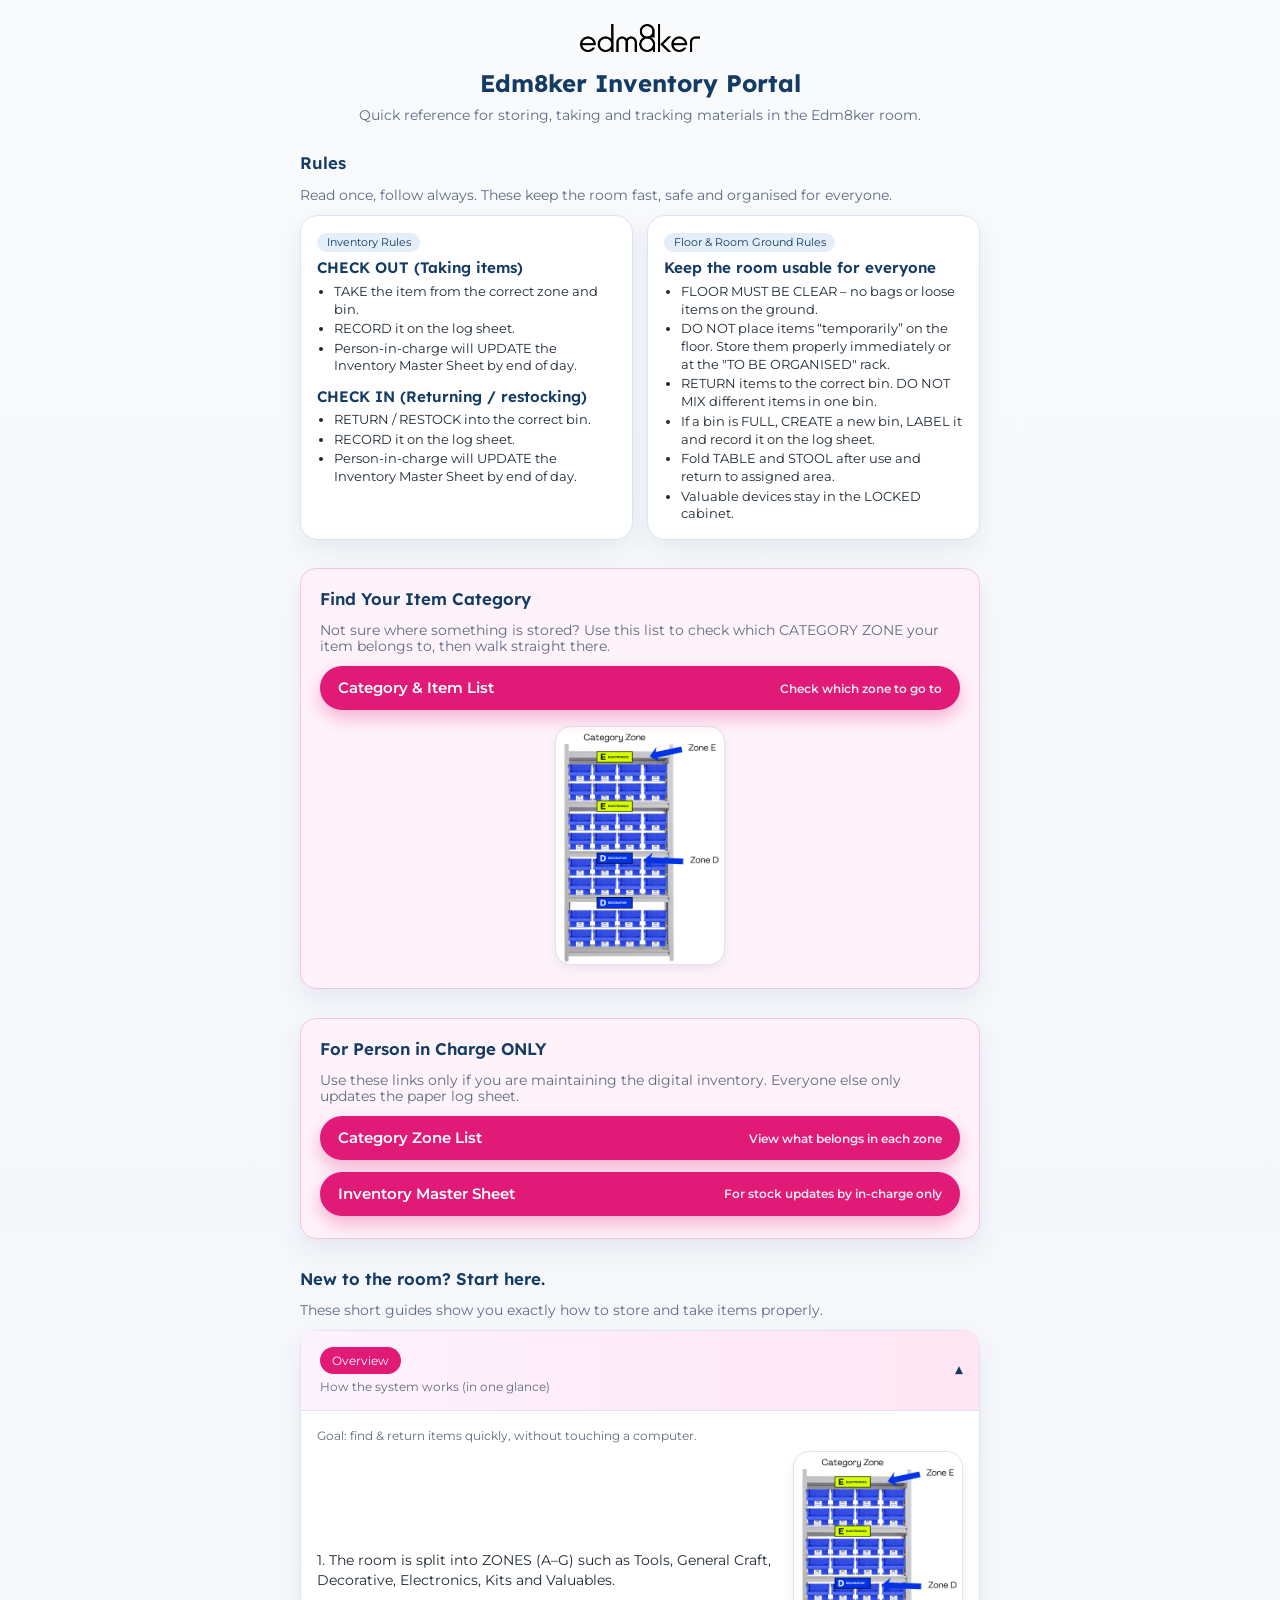
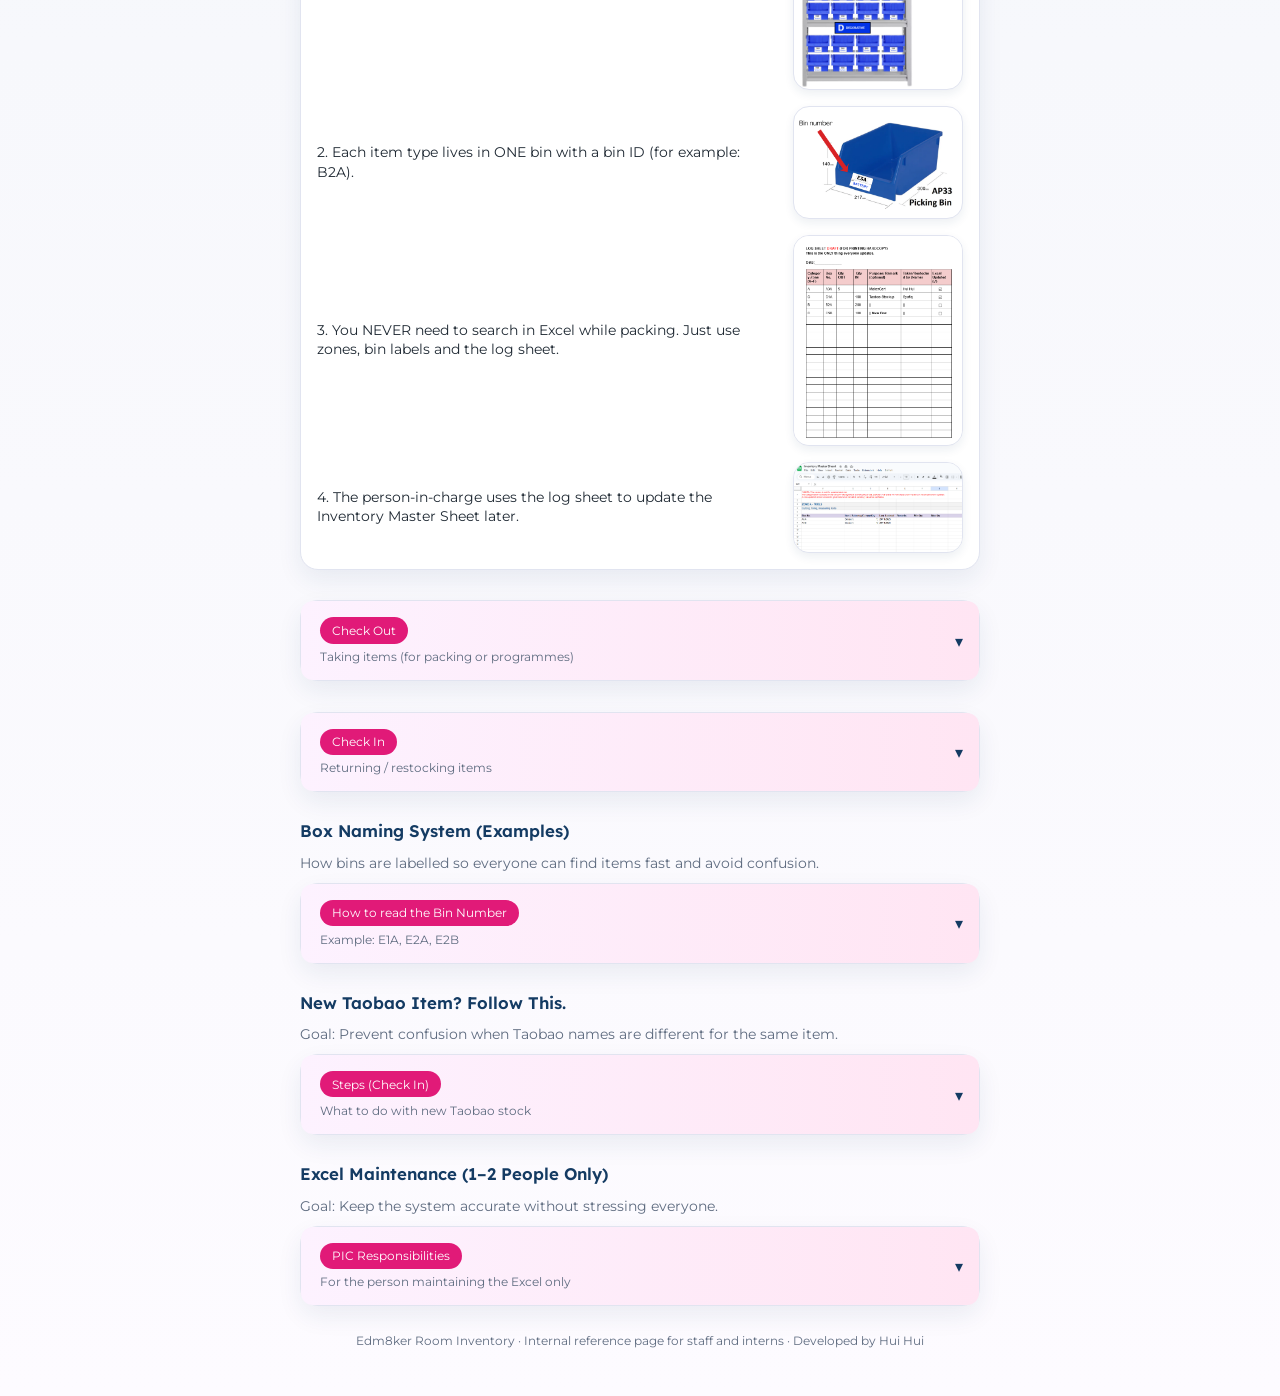
==== commit bf473628: "Update index.html" ====
--- a/index.html
+++ b/index.html
@@ -301,7 +301,7 @@
         <section class="section" id="box-system">
             <div class="section-title">Box Naming System (Examples)</div>
             <p class="section-subtitle">
-                How boxes/bins are labelled so everyone can find items fast and avoid confusion.
+                How bins are labelled so everyone can find items fast and avoid confusion.
             </p>
 
             <details class="accordion">
@@ -345,21 +345,20 @@
                 </summary>
                 <div class="accordion-body">
                     <ul class="guide-steps">
-                        <li><strong>Ignore the Taobao name</strong> — names vary, not important.</li>
+                        <li><strong>Ignore the Taobao name</strong> - names vary, not important.</li>
                         <li>Identify the actual item (e.g., motor, pompoms, wires).</li>
-                        <li>Check the <strong>Category List (A–F)</strong> to see which group it belongs to.</li>
-                        <li>Place item into the correct <strong>metal cabinet zone</strong>.</li>
+                        <li>Check the <strong>Category List (A–G)</strong> to see which group it belongs to.</li>
+                        <li>Look for the correct <strong>category zone</strong>.</li>
                         <li>
                             Put into the correct bin:
                             <ul class="guide-steps" style="margin-top: 6px;">
                                 <li>If the bin exists → just add inside.</li>
-                                <li>If full → create a second bin (e.g., D3A → D3B).</li>
+                                <li>If full → create a second bin (e.g., D3A → D3B). Write simple item name on the <strong>whiteboard label</strong> (e.g., “pompom”). Do NOT use
+                            the Taobao name.</li>
                             </ul>
                         </li>
-                        <li>Write simple item name on the <strong>whiteboard label</strong> (e.g., “pompom”). Do NOT use
-                            the Taobao name.</li>
                         <li>Record the restock on the <strong>paper log sheet</strong>.</li>
-                        <li><strong>Excel is NOT updated by everyone</strong> — only the person-in-charge (PIC) updates
+                        <li><strong>Excel is NOT updated by everyone</strong> - only the person-in-charge (PIC) updates
                             it later.</li>
                     </ul>
 
@@ -403,3 +402,4 @@
 </body>
 
 </html>
+
--- a/style.css
+++ b/style.css
@@ -0,0 +1,338 @@
+:root {
+    --bg: #f5f7fb;
+    --card-bg: #ffffff;
+    --primary: #e11a78;
+    --primary-dark: #b0135d;
+    --accent: #143b63;
+    --accent-soft: #e4eef8;
+    --border-soft: #e1e4f0;
+    --text-main: #1f2933;
+    --text-muted: #5f6c80;
+    --pill-radius: 999px;
+    --card-radius: 18px;
+    --shadow-soft: 0 10px 25px rgba(20, 59, 99, 0.08);
+}
+
+* {
+    box-sizing: border-box;
+}
+
+body {
+    margin: 0;
+    font-family: "Montserrat", system-ui, -apple-system, BlinkMacSystemFont, sans-serif;
+    background: linear-gradient(180deg, #f8fafc 0%, var(--bg) 40%, #fdfbff 100%);
+    color: var(--text-main);
+}
+
+.page {
+    max-width: 720px;
+    margin: 0 auto;
+    padding: 1.5rem 1.25rem 3rem;
+}
+
+header {
+    text-align: center;
+    margin-bottom: 1.75rem;
+}
+
+header img.logo {
+    width: 120px;
+    max-width: 40vw;
+    margin-bottom: 0.75rem;
+}
+
+header h1 {
+    font-family: "Lexend", system-ui, sans-serif;
+    font-weight: 700;
+    font-size: 1.5rem;
+    margin: 0 0 0.5rem;
+    color: var(--accent);
+}
+
+header p {
+    margin: 0;
+    font-size: 0.9rem;
+    color: var(--text-muted);
+}
+
+.section {
+    margin-bottom: 1.75rem;
+}
+
+.section-title {
+    font-family: "Lexend", system-ui, sans-serif;
+    font-weight: 600;
+    font-size: 1.05rem;
+    color: var(--accent);
+    margin-bottom: 0.5rem;
+}
+
+.section-subtitle {
+    font-size: 0.85rem;
+    color: var(--text-muted);
+    margin-bottom: 0.75rem;
+}
+
+.section-box {
+    background: #ffffff;
+    border: 1px solid var(--border-soft);
+    border-radius: 16px;
+    padding: 1.2rem 1.2rem 1.4rem;
+    box-shadow: var(--shadow-soft);
+    margin-bottom: 1.8rem;
+}
+
+.section-box--highlight {
+    background: #fef3fa;
+    border-color: #f8c3df;
+}
+
+.card-grid {
+    display: grid;
+    gap: 0.9rem;
+}
+
+@media (min-width: 768px) {
+    .card-grid--two {
+        grid-template-columns: repeat(2, minmax(0, 1fr));
+    }
+}
+
+.card {
+    background: var(--card-bg);
+    border-radius: var(--card-radius);
+    box-shadow: var(--shadow-soft);
+    padding: 0.95rem 1rem;
+    border: 1px solid var(--border-soft);
+}
+
+.card-header {
+    font-family: "Lexend", system-ui, sans-serif;
+    font-weight: 600;
+    font-size: 0.95rem;
+    color: var(--accent);
+    margin-bottom: 0.35rem;
+}
+
+.chip {
+    display: inline-flex;
+    align-items: center;
+    padding: 0.15rem 0.6rem;
+    border-radius: 999px;
+    font-size: 0.7rem;
+    background: var(--accent-soft);
+    color: var(--accent);
+    margin-bottom: 0.4rem;
+}
+
+.rules-list {
+    padding-left: 1.05rem;
+    margin: 0.25rem 0 0;
+    font-size: 0.8rem;
+    line-height: 1.4;
+}
+
+.rules-list li+li {
+    margin-top: 0.1rem;
+}
+
+/* Linktree-style buttons */
+.button-stack {
+    display: flex;
+    flex-direction: column;
+    gap: 0.75rem;
+    margin-top: 0.6rem;
+}
+
+.pill-btn {
+    display: inline-flex;
+    align-items: center;
+    justify-content: space-between;
+    gap: 0.5rem;
+    width: 100%;
+    padding: 0.8rem 1.1rem;
+    border-radius: var(--pill-radius);
+    border: none;
+    text-decoration: none;
+    background: var(--primary);
+    color: #ffffff;
+    font-weight: 600;
+    font-size: 0.92rem;
+    cursor: pointer;
+    box-shadow: 0 8px 18px rgba(225, 26, 120, 0.3);
+    transition: transform 0.05s ease-out, box-shadow 0.05s ease-out, background 0.1s ease-out;
+}
+
+.pill-btn span.label {
+    flex: 1 1 auto;
+    text-align: left;
+}
+
+.pill-btn span.meta {
+    font-size: 0.75rem;
+    opacity: 0.9;
+}
+
+.pill-btn:hover {
+    background: var(--primary-dark);
+    transform: translateY(-1px);
+    box-shadow: 0 12px 28px rgba(176, 19, 93, 0.35);
+}
+
+.pill-btn:active {
+    transform: translateY(0);
+    box-shadow: 0 6px 14px rgba(176, 19, 93, 0.3);
+}
+
+/* Guide image (single) */
+.guide-img img {
+    width: 170px;
+    max-width: 100%;
+    height: auto;
+    display: block;
+    margin: 0 auto;
+    border-radius: 16px;
+    border: 1px solid var(--border-soft);
+    background: #ffffff;
+    box-shadow: 0 4px 10px rgba(20, 59, 99, 0.08);
+}
+
+/* GUIDE TABLE LAYOUT */
+.guide-table {
+    display: flex;
+    flex-direction: column;
+    gap: 1rem;
+    margin-top: 0.5rem;
+}
+
+/* Two-column layout (text left, image right) */
+.guide-row {
+    display: grid;
+    grid-template-columns: 1fr auto;
+    gap: 1rem;
+    align-items: center;
+}
+
+/* Keep text left-aligned */
+.guide-text {
+    font-size: 0.85rem;
+    line-height: 1.45;
+}
+
+/* Center ONLY the image in table */
+.guide-row .guide-img {
+    text-align: center;
+}
+
+.guide-row .guide-img img {
+    width: 170px;
+}
+
+/* Smaller font for some sections */
+#box-system,
+#taobao-workflow,
+#excel-maintenance {
+    font-size: 13.6px;
+}
+
+/* Mobile stacking for guide rows */
+@media (max-width: 768px) {
+    .guide-row {
+        grid-template-columns: 1fr;
+    }
+
+    .guide-row .guide-img img {
+        margin: 10px auto 0;
+        width: 200px;
+    }
+}
+
+.guide-tag {
+    font-size: 0.78rem;
+    color: var(--text-muted);
+    margin-top: 0.25rem;
+}
+
+/* ---------- ACCORDION ---------- */
+.accordion {
+    border-radius: var(--card-radius);
+    background: var(--card-bg);
+    border: 1px solid var(--border-soft);
+    box-shadow: var(--shadow-soft);
+    padding: 0;
+}
+
+.accordion + .accordion {
+    margin-top: 1rem;
+}
+
+/* SUMMARY HEADER */
+.accordion-summary {
+    border-radius: 12px;
+    padding: 1rem 1.2rem;
+    cursor: pointer;
+    background: linear-gradient(90deg, #fdf2ff 0%, #ffe5f3 100%);
+    position: relative;
+    list-style: none;
+
+    display: flex;
+    flex-direction: column;
+    gap: 0.35rem;
+}
+
+/* Remove default marker */
+.accordion-summary::-webkit-details-marker {
+    display: none;
+}
+
+/* ARROW ICON */
+.accordion-summary::after {
+    content: "▾";
+    position: absolute;
+    right: 1rem;
+    top: 50%;
+    transform: translateY(-50%);
+    font-size: 1rem;
+    color: var(--accent);
+}
+
+/* Rotate arrow when open */
+.accordion[open] .accordion-summary::after {
+    transform: translateY(-50%) rotate(180deg);
+}
+
+/* -------- TAG STYLE (SUMMARY-MAIN) ---------- */
+.summary-main {
+    font-size: 0.78rem;               
+    color: #ffffff;   
+
+     background: var(--primary); 
+    padding: 0.35rem 0.75rem;
+    border-radius: 999px;         
+    width: fit-content;
+}
+
+/* -------- SUBTEXT ---------- */
+.summary-sub {
+    font-size: 0.78rem;                
+    color: var(--text-muted);
+}
+
+/* BODY */
+.accordion-body {
+    padding: 0.8rem 1rem 1rem;
+    border-top: 1px solid var(--border-soft);
+}
+
+/* OPENED — top corners flat, bottom corners rounded */
+.accordion[open] .accordion-summary {
+    border-radius: 12px 12px 0 0;
+}
+
+
+footer {
+    margin-top: 1.5rem;
+    text-align: center;
+    font-size: 0.72rem;
+    color: var(--text-muted);
+}
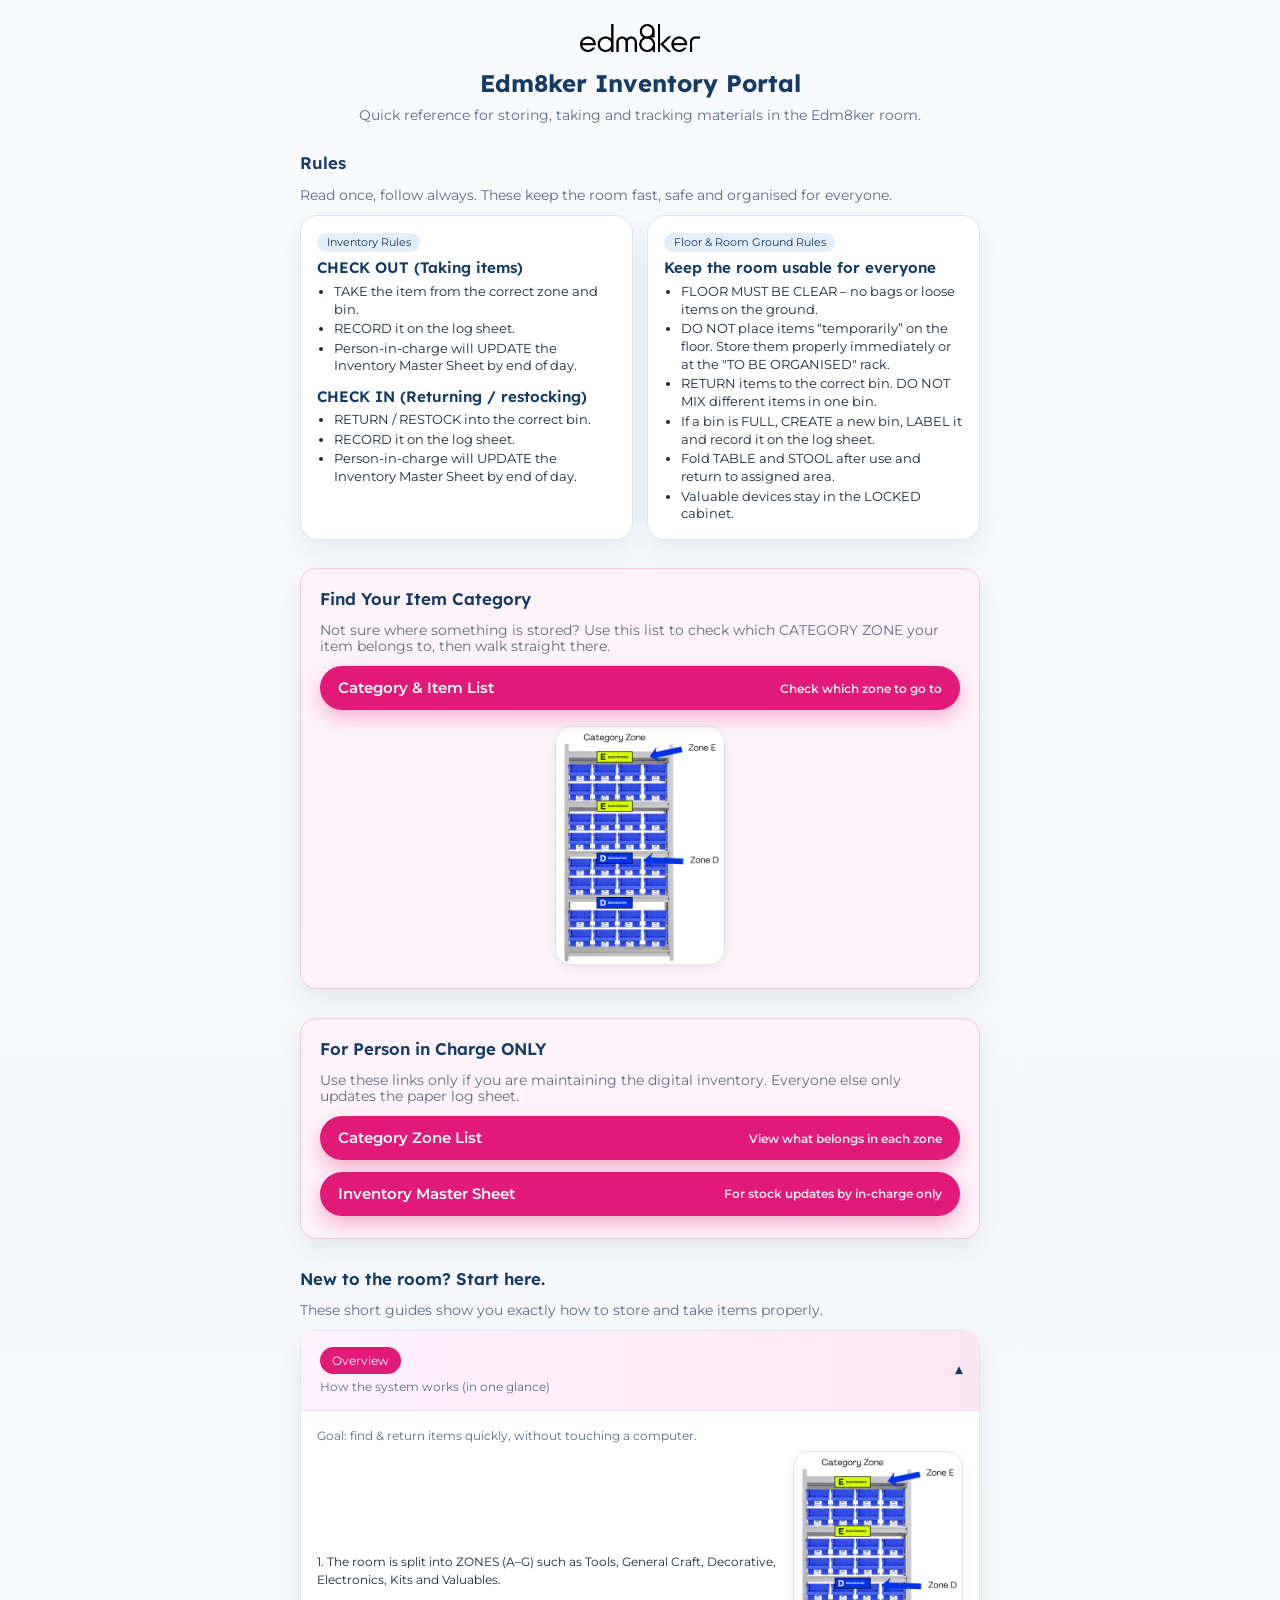
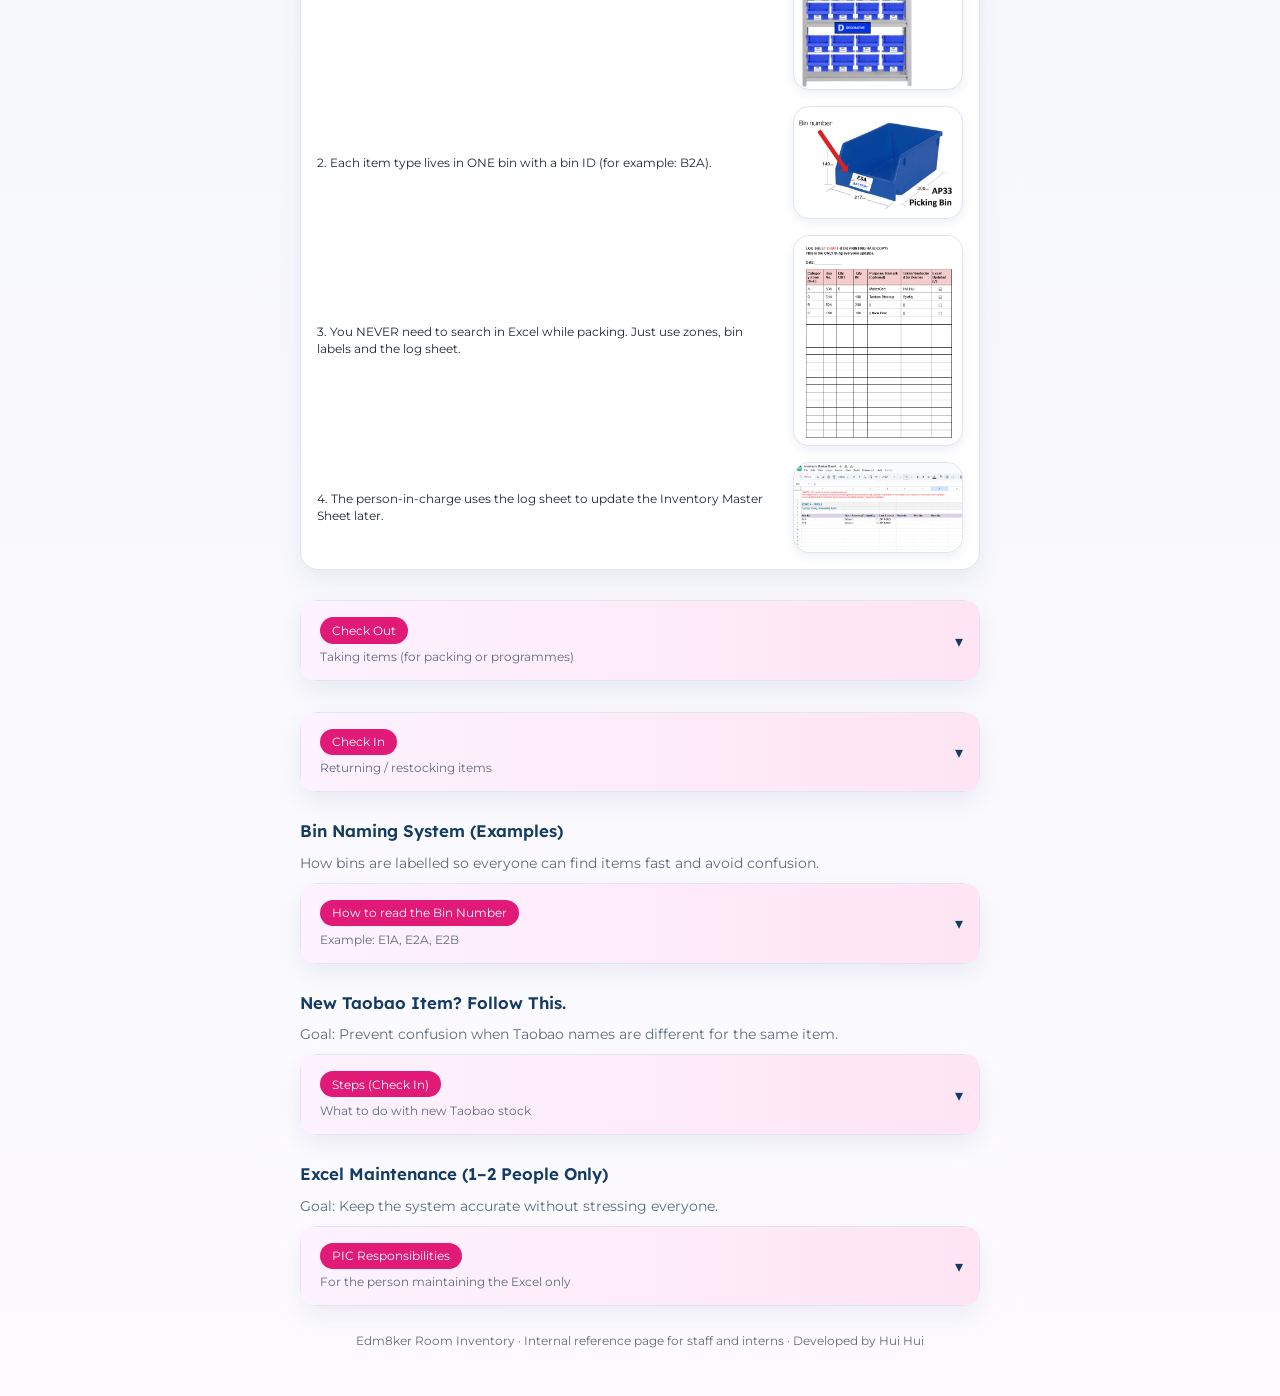
==== commit 8950e899: "Update index.html" ====
--- a/index.html
+++ b/index.html
@@ -297,9 +297,9 @@
             </div>
         </section>
 
-        <!-- BOX NAMING SYSTEM SECTION -->
+        <!-- BIN NAMING SYSTEM SECTION -->
         <section class="section" id="box-system">
-            <div class="section-title">Box Naming System (Examples)</div>
+            <div class="section-title">Bin Naming System (Examples)</div>
             <p class="section-subtitle">
                 How bins are labelled so everyone can find items fast and avoid confusion.
             </p>
@@ -403,3 +403,4 @@
 
 </html>
 
+
--- a/style.css
+++ b/style.css
@@ -215,7 +215,7 @@
 
 /* Keep text left-aligned */
 .guide-text {
-    font-size: 0.85rem;
+    font-size: 0.75rem;
     line-height: 1.45;
 }
 
@@ -232,7 +232,7 @@
 #box-system,
 #taobao-workflow,
 #excel-maintenance {
-    font-size: 13.6px;
+    font-size: 0.78rem;
 }
 
 /* Mobile stacking for guide rows */
@@ -335,4 +335,6 @@
     text-align: center;
     font-size: 0.72rem;
     color: var(--text-muted);
-}+
+}
+
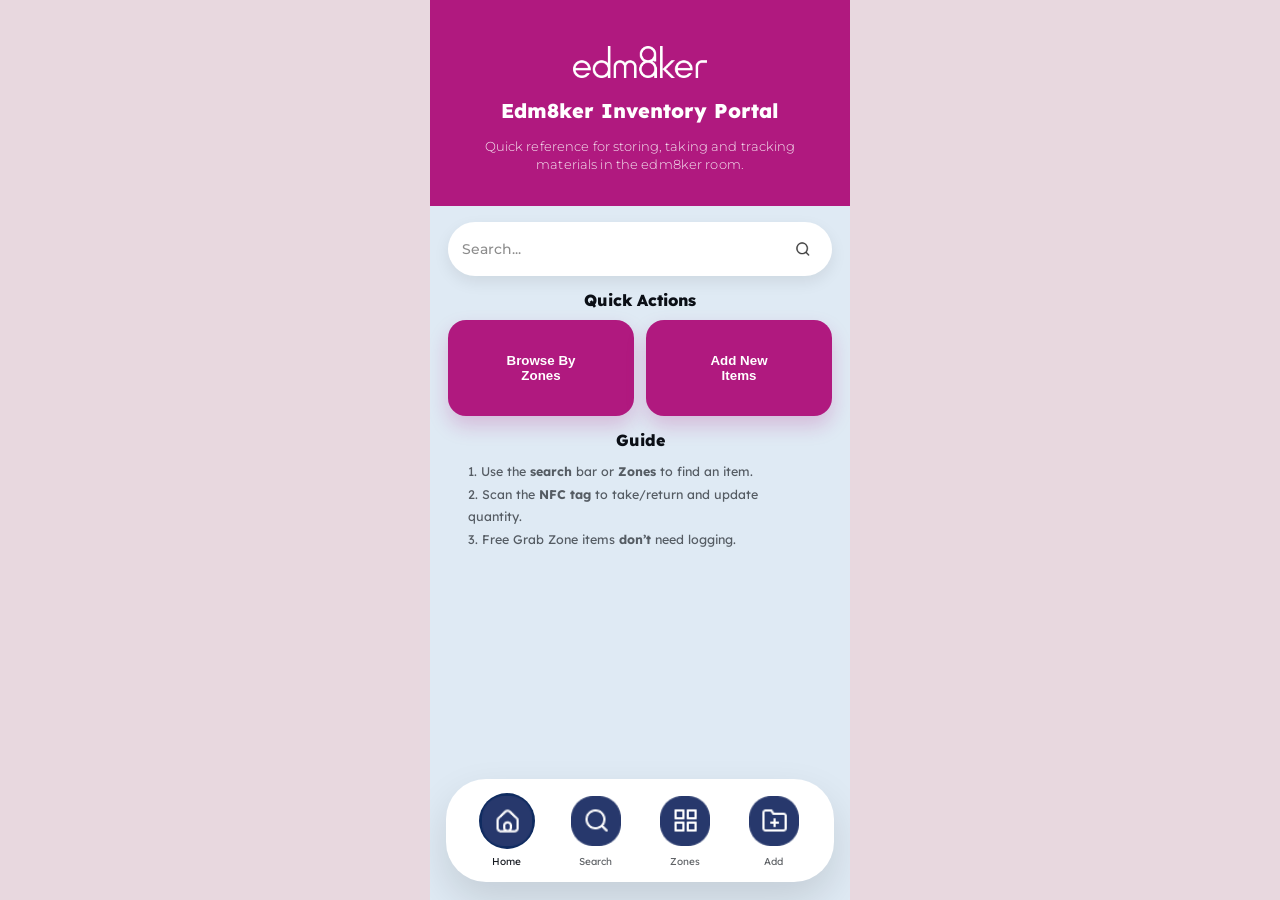
==== commit 3c43ec9d: "Add files via upload" ====
--- a/index.html
+++ b/index.html
@@ -1,406 +1,114 @@
-<!DOCTYPE html>
+<!-- index.html (Home)
+     Purpose: Landing page with quick search + quick actions.
+     Safe to edit: copy text, guide steps, and button labels.
+     Do NOT rename IDs unless you also update js/home.js. -->
+<!doctype html>
 <html lang="en">
+<head>
+  <meta charset="utf-8" />
+  <meta name="viewport" content="width=device-width, initial-scale=1" />
+  <title>Edm8ker Inventory Portal</title>
 
-<head>
-    <meta charset="UTF-8" />
-    <title>Edm8ker Inventory Portal</title>
-    <meta name="viewport" content="width=device-width, initial-scale=1" />
+  <!-- Fonts -->
+  <link rel="preconnect" href="https://fonts.googleapis.com">
+  <link rel="preconnect" href="https://fonts.gstatic.com" crossorigin>
+  <link
+    href="https://fonts.googleapis.com/css2?family=Lexend:wght@300;400;600;700;800;900&family=Montserrat:wght@300;400;600;700;800;900&display=swap"
+    rel="stylesheet"
+  />
 
-    <!-- Google Fonts -->
-    <link rel="preconnect" href="https://fonts.googleapis.com">
-    <link rel="preconnect" href="https://fonts.gstatic.com" crossorigin>
-    <link
-        href="https://fonts.googleapis.com/css2?family=Lexend:wght@500;700&family=Montserrat:wght@400;500;600&display=swap"
-        rel="stylesheet">
-
-    <!-- External CSS -->
-    <link rel="stylesheet" href="style.css" />
+  <link rel="stylesheet" href="css/styles.css" />
 </head>
 
 <body>
-    <div class="page">
-        <header>
-            <img src="images/Edm8ker Logo FA - Black.png" class="logo" alt="edm8ker logo">
-            <h1>Edm8ker Inventory Portal</h1>
-            <p>Quick reference for storing, taking and tracking materials in the Edm8ker room.</p>
-        </header>
+  <div class="app">
+    <div class="phone">
 
-        <!-- RULES SECTION -->
-        <section class="section" id="rules">
-            <div class="section-title">Rules</div>
-            <p class="section-subtitle">
-                Read once, follow always. These keep the room fast, safe and organised for everyone.
-            </p>
+      <!-- Header -->
+      <header class="header">
+        <div class="brand-logo">
+          <img src="assets/logo/edm8ker-logo.png" alt="Edm8ker logo">
+        </div>
+        <div class="title">Edm8ker Inventory Portal</div>
+        <div class="sub">
+          Quick reference for storing, taking and tracking materials in the edm8ker room.
+        </div>
+      </header>
 
-            <div class="card-grid card-grid--two">
-                <!-- Inventory Rules -->
-                <article class="card">
-                    <div class="chip">Inventory Rules</div>
-                    <div class="card-header">CHECK OUT (Taking items)</div>
-                    <ul class="rules-list">
-                        <li>TAKE the item from the correct zone and bin.</li>
-                        <li>RECORD it on the log sheet.</li>
-                        <li>Person-in-charge will UPDATE the Inventory Master Sheet by end of day.</li>
-                    </ul>
+      <!-- Main content -->
+      <main class="panel">
 
-                    <div class="card-header" style="margin-top:0.7rem;">CHECK IN (Returning / restocking)</div>
-                    <ul class="rules-list">
-                        <li>RETURN / RESTOCK into the correct bin.</li>
-                        <li>RECORD it on the log sheet.</li>
-                        <li>Person-in-charge will UPDATE the Inventory Master Sheet by end of day.</li>
-                    </ul>
-                </article>
+        <!-- Search (popup results) -->
+        <section class="search-area" aria-label="Search inventory">
+          <div class="searchbar">
+            <input id="searchInput" placeholder="Search..." autocomplete="off" />
 
-                <!-- Ground Rules -->
-                <article class="card">
-                    <div class="chip">Floor &amp; Room Ground Rules</div>
-                    <div class="card-header">Keep the room usable for everyone</div>
-                    <ul class="rules-list">
-                        <li>FLOOR MUST BE CLEAR – no bags or loose items on the ground.</li>
-                        <li>DO NOT place items “temporarily” on the floor. Store them properly immediately or at the
-                            "TO BE ORGANISED" rack.</li>
-                        <li>RETURN items to the correct bin. DO NOT MIX different items in one bin.</li>
-                        <li>If a bin is FULL, CREATE a new bin, LABEL it and record it on the log sheet.</li>
-                        <li>Fold TABLE and STOOL after use and return to assigned area.</li>
-                        <li>Valuable devices stay in the LOCKED cabinet.</li>
-                    </ul>
-                </article>
-            </div>
+            <button class="icon-btn" id="searchBtn" type="button" aria-label="Search">
+              <img src="assets/icons/search (1).png" alt="" class="icon-img">
+            </button>
+          </div>
+
+          <!-- Results popup: shown/hidden by js/home.js -->
+          <div id="resultsWrap" class="results results-pop" aria-live="polite">
+            <div id="resultsList"></div>
+          </div>
         </section>
 
-        <!-- FIND CATEGORY -->
-        <section class="section" id="find-category">
-            <div class="section-box section-box--highlight">
-                <div class="section-title">Find Your Item Category</div>
-                <p class="section-subtitle">
-                    Not sure where something is stored? Use this list to check which CATEGORY ZONE
-                    your item belongs to, then walk straight there.
-                </p>
+        <!-- Quick Actions -->
+        <section aria-label="Quick actions">
+          <div class="h2">Quick Actions</div>
 
-                <div class="button-stack">
-                    <a class="pill-btn"
-                        href="https://docs.google.com/spreadsheets/d/1ORpKJ44Z_NyXVtPW7FNUCVcLxIy_yZ4tnnC9HEnOZlI/edit?gid=1954923618#gid=1954923618"
-                        target="_blank" rel="noopener noreferrer">
-                        <span class="label">Category &amp; Item List</span>
-                        <span class="meta">Check which zone to go to</span>
-                    </a>
-                </div>
+          <div class="actions">
+            <button class="action-card" id="browseZonesBtn" type="button">
+              Browse By<br>Zones
+            </button>
 
-                <div class="guide-img" style="margin-top:1rem;">
-                    <img src="images/overview-zones.png" alt="Zones overview">
-                </div>
-            </div>
+            <button class="action-card" id="addItemBtn" type="button">
+              Add New<br>Items
+            </button>
+          </div>
         </section>
 
-        <!-- PERSON IN CHARGE ONLY -->
-        <section class="section" id="pic">
-            <div class="section-box section-box--highlight">
-                <div class="section-title">For Person in Charge ONLY</div>
-                <p class="section-subtitle">
-                    Use these links only if you are maintaining the digital inventory.
-                    Everyone else only updates the paper log sheet.
-                </p>
+        <!-- Guide -->
+        <section aria-label="Guide">
+          <div class="h2">Guide</div>
 
-                <div class="button-stack">
-                    <a class="pill-btn"
-                        href="https://docs.google.com/spreadsheets/d/1ORpKJ44Z_NyXVtPW7FNUCVcLxIy_yZ4tnnC9HEnOZlI/edit?gid=1954923618#gid=1954923618"
-                        target="_blank" rel="noopener noreferrer">
-                        <span class="label">Category Zone List</span>
-                        <span class="meta">View what belongs in each zone</span>
-                    </a>
-
-                    <a class="pill-btn"
-                        href="https://docs.google.com/spreadsheets/d/1Mo4Zzo-sT3QW1Go5Jupbq7iUh8usddjf2yWkELnGJ4I/edit?gid=0#gid=0"
-                        target="_blank" rel="noopener noreferrer">
-                        <span class="label">Inventory Master Sheet</span>
-                        <span class="meta">For stock updates by in-charge only</span>
-                    </a>
-                </div>
-            </div>
+          <!-- Safe to edit the guide copy -->
+          <div class="guide">
+            1. Use the <b>search</b> bar or <b>Zones</b> to find an item.<br />
+            2. Scan the <b>NFC tag</b> to take/return and update quantity.<br />
+            3. Free Grab Zone items <b>don’t</b> need logging.
+          </div>
         </section>
 
-        <!-- GUIDE SECTION -->
-        <section class="section" id="guide">
-            <div class="section-title">New to the room? Start here.</div>
-            <p class="section-subtitle">
-                These short guides show you exactly how to store and take items properly.
-            </p>
+      </main>
 
-            <div class="card-grid">
-                <!-- OVERVIEW ACCORDION -->
-                <details class="accordion" open>
-                    <summary class="accordion-summary">
-                        <span class="summary-main">Overview</span>
-                        <span class="summary-sub">How the system works (in one glance)</span>
-                    </summary>
-                    <div class="accordion-body">
-                        <div class="guide-tag">
-                            Goal: find &amp; return items quickly, without touching a computer.
-                        </div>
-                        <div class="guide-table">
-                            <div class="guide-row">
-                                <div class="guide-text">
-                                    1. The room is split into ZONES (A–G) such as Tools, General Craft,
-                                    Decorative, Electronics, Kits and Valuables.
-                                </div>
-                                <div class="guide-img">
-                                    <img src="images/overview-zones.png" alt="Zones">
-                                </div>
-                            </div>
+      <!-- Bottom navigation -->
+      <nav class="nav" aria-label="Main navigation">
+        <a href="index.html" id="nav-home" data-nav="home">
+          <div class="bubble"><img class="nav-icon" src="assets/icons/home.png" alt="Home"></div>
+          <div>Home</div>
+        </a>
 
-                            <div class="guide-row">
-                                <div class="guide-text">
-                                    2. Each item type lives in ONE bin with a bin ID (for example: B2A).
-                                </div>
-                                <div class="guide-img">
-                                    <img src="images/overview-binid.png" alt="Bin ID">
-                                </div>
-                            </div>
+        <a href="search.html" id="nav-search" data-nav="search">
+          <div class="bubble"><img class="nav-icon" src="assets/icons/search.png" alt="Search"></div>
+          <div>Search</div>
+        </a>
 
-                            <div class="guide-row">
-                                <div class="guide-text">
-                                    3. You NEVER need to search in Excel while packing. Just use zones, bin labels and
-                                    the log sheet.
-                                </div>
-                                <div class="guide-img">
-                                    <img src="images/overview-noexcel.png" alt="No Excel">
-                                </div>
-                            </div>
+        <a href="zones.html" id="nav-zones" data-nav="zones">
+          <div class="bubble"><img class="nav-icon" src="assets/icons/zones.png" alt="Zones"></div>
+          <div>Zones</div>
+        </a>
 
-                            <div class="guide-row">
-                                <div class="guide-text">
-                                    4. The person-in-charge uses the log sheet to update the Inventory Master Sheet
-                                    later.
-                                </div>
-                                <div class="guide-img">
-                                    <img src="images/overview-update.png" alt="PIC updates">
-                                </div>
-                            </div>
-                        </div>
-                    </div>
-                </details>
+        <a href="add.html" id="nav-add" data-nav="add">
+          <div class="bubble"><img class="nav-icon" src="assets/icons/add.png" alt="Add"></div>
+          <div>Add</div>
+        </a>
+      </nav>
 
-                <!-- CHECK OUT ACCORDION -->
-                <details class="accordion">
-                    <summary class="accordion-summary">
-                        <span class="summary-main">Check Out</span>
-                        <span class="summary-sub">Taking items (for packing or programmes)</span>
-                    </summary>
-                    <div class="accordion-body">
-                        <div class="guide-table">
-                            <div class="guide-row">
-                                <div class="guide-text">
-                                    1. Find the correct <strong>ZONE</strong> using the wall labels.
-                                </div>
-                                <div class="guide-img">
-                                    <img src="images/checkout-zone.png" alt="Find zone">
-                                </div>
-                            </div>
+    </div>
+  </div>
 
-                            <div class="guide-row">
-                                <div class="guide-text">
-                                    2. Look for the correct <strong>bin ID</strong> (e.g., C3A).
-                                </div>
-                                <div class="guide-img">
-                                    <img src="images/checkout-bin.png" alt="Bin label">
-                                </div>
-                            </div>
-
-                            <div class="guide-row">
-                                <div class="guide-text">
-                                    3. Take only the quantity you need.
-                                </div>
-                                <div class="guide-img">
-                                    <img src="images/checkout-qty.png" alt="Take qty">
-                                </div>
-                            </div>
-
-                            <div class="guide-row">
-                                <div class="guide-text">
-                                    4. Record on log sheet: Zone, Bin No., Qty OUT, Purpose, Name.
-                                </div>
-                                <div class="guide-img">
-                                    <img src="images/checkout-log.png" alt="Log sheet">
-                                </div>
-                            </div>
-
-                            <div class="guide-row">
-                                <div class="guide-text">
-                                    5. PIC will update the Master Sheet later.
-                                </div>
-                                <div class="guide-img">
-                                    <img src="images/checkin-update.png" alt="PIC update">
-                                </div>
-                            </div>
-                        </div>
-                    </div>
-                </details>
-
-                <!-- CHECK IN ACCORDION -->
-                <details class="accordion">
-                    <summary class="accordion-summary">
-                        <span class="summary-main">Check In</span>
-                        <span class="summary-sub">Returning / restocking items</span>
-                    </summary>
-                    <div class="accordion-body">
-                        <div class="guide-tag">Always log returns so stock stays accurate.</div>
-
-                        <div class="guide-table">
-                            <div class="guide-row">
-                                <div class="guide-text">
-                                    1. Confirm the correct <strong>bin ID</strong> for the item.
-                                </div>
-                                <div class="guide-img">
-                                    <img src="images/checkin-findbin.png" alt="Find bin">
-                                </div>
-                            </div>
-
-                            <div class="guide-row">
-                                <div class="guide-text">
-                                    2. Restock the correct quantity into the correct bin.
-                                </div>
-                                <div class="guide-img">
-                                    <img src="images/checkin-return.png" alt="Restock">
-                                </div>
-                            </div>
-
-                            <div class="guide-row">
-                                <div class="guide-text">
-                                    3. If the bin is full, create a new bin and label it clearly. Remember to note
-                                    “NEW BIN” on the log sheet so the PIC can update the master inventory easily.
-                                </div>
-                                <div class="guide-img">
-                                    <img src="images/checkin-newbin.png" alt="New bin">
-                                </div>
-                            </div>
-
-                            <div class="guide-row">
-                                <div class="guide-text">
-                                    4. Record: Zone, Bin No., Qty IN, Purpose, Name.
-                                </div>
-                                <div class="guide-img">
-                                    <img src="images/checkin-log.png" alt="Log entry">
-                                </div>
-                            </div>
-
-                            <div class="guide-row">
-                                <div class="guide-text">
-                                    5. PIC will update the Master Sheet later.
-                                </div>
-                                <div class="guide-img">
-                                    <img src="images/checkin-update.png" alt="PIC update">
-                                </div>
-                            </div>
-                        </div>
-                    </div>
-                </details>
-            </div>
-        </section>
-
-        <!-- BIN NAMING SYSTEM SECTION -->
-        <section class="section" id="box-system">
-            <div class="section-title">Bin Naming System (Examples)</div>
-            <p class="section-subtitle">
-                How bins are labelled so everyone can find items fast and avoid confusion.
-            </p>
-
-            <details class="accordion">
-                <summary class="accordion-summary">
-                    <span class="summary-main">How to read the Bin Number</span>
-                    <span class="summary-sub">Example: E1A, E2A, E2B</span>
-                </summary>
-                <div class="accordion-body">
-                    <div class="card-header">Bin Number examples</div>
-
-                    <ul class="guide-steps">
-                        <li><strong>E1A</strong> = Electronics Category, Item 1, First Bin</li>
-                        <li><strong>E2A</strong> = Electronics Category, Item 2, First Bin</li>
-                        <li><strong>E2B</strong> = Electronics Category, Item 2, Second Bin</li>
-                    </ul>
-
-                    <p class="guide-tag">
-                        E2A &amp; E2B keep the <strong>same item</strong> but with
-                        <strong>different quantities</strong>. Never mix them. Each bin has its own quantity.
-                    </p>
-
-                    <p class="guide-tag">
-                        If you create a new bin for an item, always <strong>label it properly</strong> and write it in
-                        the log sheet so the PIC can update Excel.
-                    </p>
-                </div>
-            </details>
-        </section>
-
-        <!-- NEW TAOBAO ITEM WORKFLOW -->
-        <section class="section" id="taobao-workflow">
-            <div class="section-title">New Taobao Item? Follow This.</div>
-            <p class="section-subtitle">
-                Goal: Prevent confusion when Taobao names are different for the same item.
-            </p>
-
-            <details class="accordion">
-                <summary class="accordion-summary">
-                    <span class="summary-main">Steps (Check In)</span>
-                    <span class="summary-sub">What to do with new Taobao stock</span>
-                </summary>
-                <div class="accordion-body">
-                    <ul class="guide-steps">
-                        <li><strong>Ignore the Taobao name</strong> - names vary, not important.</li>
-                        <li>Identify the actual item (e.g., motor, pompoms, wires).</li>
-                        <li>Check the <strong>Category List (A–G)</strong> to see which group it belongs to.</li>
-                        <li>Look for the correct <strong>category zone</strong>.</li>
-                        <li>
-                            Put into the correct bin:
-                            <ul class="guide-steps" style="margin-top: 6px;">
-                                <li>If the bin exists → just add inside.</li>
-                                <li>If full → create a second bin (e.g., D3A → D3B). Write simple item name on the <strong>whiteboard label</strong> (e.g., “pompom”). Do NOT use
-                            the Taobao name.</li>
-                            </ul>
-                        </li>
-                        <li>Record the restock on the <strong>paper log sheet</strong>.</li>
-                        <li><strong>Excel is NOT updated by everyone</strong> - only the person-in-charge (PIC) updates
-                            it later.</li>
-                    </ul>
-
-                    <p class="guide-tag">
-                        Tip: Update the Material List with a <strong>Category Zone column</strong>. Makes packing &amp;
-                        restocking faster.
-                    </p>
-                </div>
-            </details>
-        </section>
-
-        <!-- EXCEL MAINTENANCE SECTION -->
-        <section class="section" id="excel-maintenance">
-            <div class="section-title">Excel Maintenance (1–2 People Only)</div>
-            <p class="section-subtitle">
-                Goal: Keep the system accurate without stressing everyone.
-            </p>
-
-            <details class="accordion">
-                <summary class="accordion-summary">
-                    <span class="summary-main">PIC Responsibilities</span>
-                    <span class="summary-sub">For the person maintaining the Excel only</span>
-                </summary>
-                <div class="accordion-body">
-                    <div class="card-header">What the PIC needs to do</div>
-                    <ul class="guide-steps">
-                        <li>Update Excel <strong>daily or weekly</strong> (daily recommended).</li>
-                        <li>Update <strong>bin quantities</strong></li>
-                        <li>Create new bin numbers when needed (e.g., B1C, C4B).</li>
-                        <li>Keep category names <strong>consistent and standardised</strong>.</li>
-                        <li>Ensure the digital list stays <strong>clean and minimal</strong>.</li>
-                    </ul>
-                </div>
-            </details>
-        </section>
-
-        <footer>
-            Edm8ker Room Inventory · Internal reference page for staff and interns · Developed by Hui Hui
-        </footer>
-    </div>
+  <script type="module" src="js/home.js"></script>
 </body>
-
 </html>
-
-
--- a/css/styles.css
+++ b/css/styles.css
@@ -0,0 +1,866 @@
+/* css/styles.css
+   =========================================================
+   Edm8ker Inventory Portal (Mobile-first + Desktop phone shell)
+   NOTE FOR FUTURE INTERNS:
+   - Most UI is shared across pages. Search for section headers like:
+     "BASE", "NAV", "ZONES", "ITEM DETAILS", "ADD/EDIT", "MODAL".
+   - If you change colours/spacing globally, edit :root vars first.
+   ========================================================= */
+
+/* =========================
+   THEME / GLOBALS
+========================= */
+:root{
+  --bg: #e8d8df;          /* desktop outer lilac */
+  --card: #dfeaf4;        /* app panel light blue */
+  --brand: #b0197f;       /* edm8ker magenta */
+  --nav: #0f2b60;         /* dark blue nav active circle */
+  --text: #0b0f16;
+  --muted: rgba(11,15,22,.65);
+  --radius-xl: 34px;
+  --radius-lg: 18px;
+  --shadow: 0 18px 40px rgba(0,0,0,.12);
+  --maxw: 420px;
+  --tap: 48px;
+
+  font-family: "Lexend", system-ui, -apple-system, Segoe UI, Roboto, Arial, sans-serif;
+}
+
+*{ box-sizing: border-box; }
+
+.brand, .title, .form-title, .h2{
+  font-family: "Lexend", system-ui, sans-serif;
+}
+
+/* Zones page typography */
+.page-h1,
+.page-sub{
+  font-family: "Montserrat", sans-serif;
+  font-weight: 600; /* semibold */
+}
+
+body{
+  margin: 0;
+  background: var(--card);  /* mobile background */
+  min-height: 100vh;
+  display: block;
+  padding: 0;
+  color: var(--text);
+}
+
+/* =========================
+   MOBILE-ON-DESKTOP SHELL
+========================= */
+.app{
+  width: 100%;
+  max-width: none; /* full width on mobile */
+}
+
+.phone{
+  width: 100%;
+  min-height: 100vh;
+  border-radius: 0;
+  overflow: hidden;
+  box-shadow: none;
+  display: flex;
+  flex-direction: column;
+  position: relative;
+}
+
+.panel{
+  background: var(--card);
+  padding: 16px 18px 140px; /* bottom space for nav dock */
+}
+
+/* =========================
+   HOME BRAND LOGO (HOME ONLY)
+========================= */
+.brand-logo{
+  display: flex;
+  justify-content: center;
+  margin: 20px;
+}
+.brand-logo img{
+  height: 32px;
+  max-width: 160px;
+  object-fit: contain;
+}
+
+/* =========================
+   HEADER (HOME)
+========================= */
+.header{
+  background: var(--brand);
+  color: white;
+  padding: 26px 22px 18px;
+  text-align: center;
+}
+.header .title{
+  font-weight: 800;
+  font-size: 20px;
+  margin-top: 8px;
+}
+.header .sub{
+  font-family: "Montserrat", sans-serif;
+  font-weight: 300;
+  font-size: 12.5px;
+  line-height: 1.4;
+  opacity: 0.9;
+  margin: 15px 0;
+  letter-spacing: 0.01em;
+  padding: 0 5px;
+}
+
+/* =========================
+   SEARCH (SEARCH PAGE)
+========================= */
+.search-area{
+  position: relative; /* anchors popup */
+  z-index: 10;
+}
+
+.searchbar{
+  background: white;
+  border-radius: 999px;
+  display:flex;
+  align-items:center;
+  padding: 10px 12px;
+  gap: 10px;
+  box-shadow: 0 6px 16px rgba(0,0,0,.08);
+}
+.searchbar input{
+  flex: 1;
+  border:none;
+  outline:none;
+  background: transparent;
+  font-family: "Montserrat", sans-serif;
+  font-weight: 500;
+  font-size: 14px;
+  padding: 0 2px;
+}
+.searchbar input::placeholder{
+  font-family: "Montserrat", sans-serif;
+  font-weight: 500;
+  color: rgba(0,0,0,.45);
+}
+
+.icon-btn{
+  width: 34px;
+  height: 34px;
+  border-radius: 999px;
+  border: none;
+  background: transparent;
+  display:grid;
+  place-items:center;
+  cursor:pointer;
+}
+.icon-btn img{
+  width: 16px;
+  height: 16px;
+  object-fit: contain;
+}
+
+/* Popup results (search dropdown style) */
+.results-pop{
+  position: absolute;
+  top: calc(100% + 10px);
+  left: 0;
+  right: 0;
+  display: none;
+  border-radius: 18px;
+  box-shadow: 0 18px 40px rgba(0,0,0,.14);
+  max-height: 240px;
+  overflow: auto;
+}
+.results-pop.show{ display: block; }
+
+/* Force popup rules to win */
+.results.results-pop{
+  margin-top: 0;
+  box-shadow: 0 18px 40px rgba(0,0,0,.14);
+}
+
+.empty-search{
+  padding: 24px 16px;
+  text-align: center;
+  font-family: "Montserrat", sans-serif;
+  font-size: 13px;
+  color: rgba(0,0,0,.55);
+}
+
+/* =========================
+   FORMS (SHARED)
+========================= */
+.label{
+  font-weight: 900;
+  font-size: 12px;
+  color: rgba(0,0,0,.75);
+  margin-top: 2px;
+}
+
+.form{
+  display:grid;
+  gap: 8px;
+}
+
+.input{
+  height: 44px;
+  border-radius: 12px;
+  border: 2px solid rgba(0,0,0,.12);
+  padding: 0 12px;
+  font-size: 14px;
+  outline:none;
+  background-color: #fff;
+}
+
+.textarea{
+  height: auto;
+  min-height: 110px;
+  padding: 10px 12px;
+  resize: none;
+}
+
+/* Select dropdown arrow (shared) */
+select.input{
+  -webkit-appearance: none;
+  -moz-appearance: none;
+  appearance: none;
+  background-color: #fff;
+  background-image: url("../assets/icons/arrow-down.png");
+  background-repeat: no-repeat;
+  background-position: right 14px center;
+  background-size: 14px;
+  padding-right: 44px;
+}
+select.input::-ms-expand{ display:none; }
+
+/* =========================
+   HOME ACTIONS (HOME)
+========================= */
+.h2{
+  text-align:center;
+  font-weight: 800;
+  margin: 14px 0 10px;
+}
+
+.actions{
+  display:grid;
+  grid-template-columns: 1fr 1fr;
+  gap: 12px;
+  margin: 10px 0 14px;
+}
+
+.action-card{
+  background: var(--brand);
+  color: white;
+  border-radius: 18px;
+  padding: 18px 12px;
+  text-align:center;
+  font-weight: 900;
+  min-height: 96px;
+  display:grid;
+  place-items:center;
+  cursor:pointer;
+  border:none;
+  box-shadow: 0 10px 20px rgba(176,25,127,.22);
+}
+.action-card:active{ transform: scale(.98); }
+
+.guide{
+  font-size: 12.5px;
+  color: var(--muted);
+  line-height: 1.8;
+  padding: 0 20px;
+}
+
+.footer-note{
+  margin-top: 18px;
+  text-align: center;
+  font-size: 10px;
+  font-family: "Montserrat", sans-serif;
+  font-weight: 400;
+  color: rgba(0,0,0,.55);
+  padding: 0 18px;
+}
+@media (min-width: 430px){
+  .footer-note{ padding: 0 50px; }
+}
+
+/* =========================
+   LISTS (SEARCH RESULTS / GENERIC)
+========================= */
+.results{
+  margin-top: 12px;
+  background: white;
+  border-radius: var(--radius-lg);
+  padding: 10px;
+  box-shadow: 0 8px 18px rgba(0,0,0,.10);
+}
+
+.row{
+  display:flex;
+  gap: 10px;
+  padding: 10px 8px;
+  border-radius: 14px;
+  align-items:center;
+  cursor:pointer;
+}
+.row:hover{ background: rgba(0,0,0,.04); }
+
+.thumb{
+  width: 46px;
+  height: 46px;
+  border-radius: 12px;
+  background: #f1f3f6;
+  display:grid;
+  place-items:center;
+  overflow:hidden;
+  flex: 0 0 auto;
+}
+.thumb img{ width:100%; height:100%; object-fit: cover; }
+
+.row .name{ font-weight: 800; }
+.row .meta{ font-size: 12px; color: var(--muted); margin-top: 2px; }
+
+/* =========================
+   NAV (BOTTOM DOCK)
+========================= */
+.nav{
+  position: fixed;
+  left: 50%;
+  transform: translateX(-50%);
+  bottom: 12px;
+  width: calc(100% - 32px);
+  max-width: 420px;
+  background: white;
+  padding: 14px 16px;
+  display:flex;
+  justify-content: space-around;
+  align-items: flex-end;
+  border-radius: 40px;
+  box-shadow: 0 18px 40px rgba(0,0,0,.12);
+  z-index: 999;
+}
+
+.nav a{
+  text-decoration:none;
+  color: rgba(11,15,22,.65);
+  font-size: 10px;
+  display:flex;
+  flex-direction: column;
+  align-items:center;
+  gap: 6px;
+}
+
+.nav .bubble{
+  width: 56px;
+  height: 56px;
+  border-radius: 999px;
+  background: transparent;
+  display: grid;
+  place-items: center;
+}
+
+.nav-icon{
+  width: 50px;  /* larger icons */
+  height: 50px;
+  object-fit: contain;
+  display:block;
+}
+
+.nav a.active{ color: rgba(11,15,22,.95); }
+.nav a.active .bubble{ background: var(--nav); }
+
+/* tiny top label (home) */
+.toplabel{
+  position:absolute;
+  top: 10px;
+  left: 14px;
+  font-size: 11px;
+  color: rgba(255,255,255,.5);
+  letter-spacing: .08em;
+}
+
+/* =========================
+   PAGE TOP BAR (ZONES/ITEMS/DETAILS)
+========================= */
+.panel-top{ padding-top: 14px; }
+
+.page-top{
+  display: flex;
+  align-items: center;
+  margin-bottom: 10px;
+}
+
+.back-btn{
+  width: 44px;
+  height: 44px;
+  background: transparent;
+  border: none;
+  box-shadow: none;
+  cursor: pointer;
+  display: grid;
+  place-items: center;
+  padding: 0;
+  appearance: none;
+  -webkit-appearance: none;
+}
+
+.page-title{ text-align:center; flex: 1; margin-right: 20px; }
+.page-title-title{ text-align:center; flex: 1; }
+
+.page-h1{
+  font-weight: 900;
+  font-size: 32px;
+  margin: 20px 0;
+  text-align: right;
+}
+.page-title-h1{
+  font-weight: 900;
+  font-size: 16px;
+  margin: 20px 0;
+  text-align: center;
+}
+.page-sub{
+  margin: 20px 0;
+  font-size: 20px;
+  color: rgba(0,0,0,.55);
+  text-align: right;
+}
+
+/* =========================
+   ZONES PAGE
+========================= */
+.zones-grid{
+  display: grid;
+  grid-template-columns: 1fr 1fr;
+  gap: 30px;
+  padding: 0 0 40px;
+}
+
+.zone-card{
+  border-radius: 22px;
+  overflow: hidden;
+  background: white;
+  box-shadow: 0 14px 28px rgba(0,0,0,.12);
+  cursor: pointer;
+}
+
+.zone-img{
+  height: 110px;
+  background: #f2f4f8;
+  overflow: hidden;
+}
+.zone-img img{
+  width: 100%;
+  height: 100%;
+  object-fit: cover;
+  display: block;
+}
+
+.zone-label{
+  background: #E11A78;
+  color: white;
+  padding: 14px 12px;
+  font-family: "Montserrat", sans-serif;
+  font-weight: 700;
+  font-size: 16px;
+  text-align: center;
+}
+
+/* =========================
+   ZONE ITEMS PAGE (LIST)
+========================= */
+.list-wrap{
+  margin-top: 12px;
+  background: transparent;
+}
+
+.item-row{
+  display:flex;
+  gap: 12px;
+  padding: 12px 10px;
+  border-radius: 18px;
+  align-items:center;
+  cursor:pointer;
+}
+.item-row:hover{ background: rgba(255,255,255,.55); }
+
+.item-left{
+  width: 58px;
+  height: 58px;
+  border-radius: 14px;
+  background: white;
+  display:grid;
+  place-items:center;
+  box-shadow: 0 8px 18px rgba(0,0,0,.10);
+  overflow:hidden;
+  flex: 0 0 auto;
+}
+.item-left img{ width:100%; height:100%; object-fit: cover; }
+
+.item-main{ flex: 1; }
+
+.item-name{
+  font-weight: 900;
+  font-size: 14.5px;
+}
+.item-meta{
+  margin-top: 4px;
+  font-size: 12px;
+  color: rgba(0,0,0,.55);
+  line-height: 1.35;
+}
+
+.empty-state{
+  margin-top: 12px;
+  padding: 14px;
+  background: white;
+  border-radius: 18px;
+  box-shadow: 0 10px 22px rgba(0,0,0,.10);
+  font-size: 13px;
+  color: rgba(0,0,0,.6);
+}
+
+/* =========================
+   ITEM DETAILS PAGE
+========================= */
+.text-btn{
+  border: none;
+  background: transparent;
+  font-weight: 900;
+  color: rgba(0,0,0,.7);
+  cursor:pointer;
+  padding: 10px 6px;
+}
+
+/* Item header (image + text) */
+.item-top{
+  display: flex;
+  align-items: flex-start;
+  gap: 25px;
+  padding: 0 18px;
+  margin: 30px 0;
+}
+
+.item-photo{
+  width: 140px;
+  height: 140px;
+  border-radius: 18px;
+  background: #fff;
+  box-shadow: 0 12px 24px rgba(0,0,0,0.08);
+  flex-shrink: 0;
+  overflow: hidden;
+}
+.item-photo img{
+  width: 100%;
+  height: 100%;
+  object-fit: cover;
+  display: block;
+}
+
+.item-info{ padding-top: 6px; }
+
+.item-detail-name{
+  font-size: 24px;
+  font-weight: 800;
+  line-height: 1.2;
+  margin: 0 0 4px;
+}
+.item-detail-bin{
+  font-size: 20px;
+  font-weight: 700;
+  margin: 0 0 2px;
+}
+.item-detail-type{
+  font-size: 15px;
+  color: rgba(0,0,0,0.55);
+  margin: 10px 0;
+}
+
+/* Quantity + adjust */
+.qty-card{
+  margin: 40px 0;
+  background: #e0177f;
+  color: white;
+  border-radius: 18px;
+  padding: 16px 14px;
+  text-align:center;
+  box-shadow: 0 12px 22px rgba(176,25,127,.22);
+}
+.qty-label{
+  font-weight: 900;
+  opacity: .95;
+  letter-spacing: .02em;
+}
+.qty-num{
+  font-weight: 1000;
+  font-size: 34px;
+  margin-top: 6px;
+}
+
+.adjust-block{
+  margin-top: 14px;
+  display:grid;
+  gap: 12px;
+}
+.adjust-row{
+  display:grid;
+  grid-template-columns: 84px 1fr 46px;
+  gap: 10px;
+  align-items:center;
+}
+.adjust-label{
+  font-weight: 900;
+  font-size: 13px;
+}
+.qty-input{
+  height: 44px;
+  border-radius: 12px;
+  border: 2px solid rgba(0,0,0,.12);
+  padding: 0 12px;
+  font-size: 14px;
+  outline:none;
+  background: white;
+}
+.round-btn{
+  width: 46px;
+  height: 46px;
+  border-radius: 999px;
+  border: none;
+  cursor:pointer;
+  font-weight: 1000;
+  font-size: 20px;
+  display:grid;
+  place-items:center;
+  box-shadow: 0 10px 22px rgba(0,0,0,.12);
+  background: white;
+}
+
+.notes-block{ margin: 30px 0; }
+.notes-title{
+  font-weight: 900;
+  margin-bottom: 8px;
+}
+.notes-area{
+  width: 100%;
+  min-height: 90px;
+  border-radius: 14px;
+  border: 2px solid rgba(0,0,0,.12);
+  padding: 10px 12px;
+  font-size: 13px;
+  resize: none;
+  background: white;
+}
+
+/* =========================
+   ADD / EDIT PAGE (SHARED)
+========================= */
+.form-top{
+  display:flex;
+  align-items:center;
+  justify-content: space-between;
+  margin: 6px 0 12px;
+}
+
+.form-title{
+  font-weight: 1000;
+  font-size: 16px;
+  text-align:center;
+}
+
+/* Legacy photo circle (keep if any page still uses it) */
+.form-photo{
+  display:grid;
+  place-items:center;
+  gap: 10px;
+  margin: 6px 0 14px;
+}
+.photo-circle{
+  width: 84px;
+  height: 84px;
+  border-radius: 18px;
+  background: white;
+  box-shadow: 0 10px 22px rgba(0,0,0,.10);
+  display:grid;
+  place-items:center;
+  overflow:hidden;
+}
+.photo-circle img{
+  width:100%;
+  height:100%;
+  object-fit: cover;
+}
+.photo-btn{
+  border: none;
+  background: var(--brand);
+  color: white;
+  font-weight: 900;
+  font-size: 12px;
+  padding: 8px 12px;
+  border-radius: 999px;
+  cursor:pointer;
+  box-shadow: 0 10px 20px rgba(176,25,127,.22);
+}
+
+/* Upload card used in add/edit */
+.upload-card{
+  width: 160px;
+  border-radius: 18px;
+  overflow: hidden;
+  background: white;
+  box-shadow: 0 10px 22px rgba(0,0,0,.10);
+  margin: 6px auto 14px;
+}
+.photo-preview{
+  width: 100%;
+  height: 120px;
+  background: #f2f4f8;
+  display: grid;
+  place-items: center;
+  overflow: hidden;
+}
+.photo-preview img{
+  width: 100%;
+  height: 100%;
+  object-fit: cover;
+  display: block;
+}
+.upload-btn{
+  width: 100%;
+  border: none;
+  background: #E11A78;
+  color: white;
+  font-family: "Montserrat", sans-serif;
+  font-weight: 700;
+  font-size: 13px;
+  padding: 10px 12px;
+  cursor: pointer;
+}
+
+/* Edit page (right UX): delete as header link */
+.danger-link{ color: #dc2626 !important; }
+
+/* Primary Save button (edit page bottom CTA) */
+.primary-btn{
+  width: 100%;
+  height: 46px;
+  margin-top: 14px;
+  border: none;
+  border-radius: 12px;
+  background: #E11A78;
+  color: white;
+  font-family: "Montserrat", sans-serif;
+  font-weight: 800;
+  font-size: 14px;
+  cursor: pointer;
+  box-shadow: 0 12px 22px rgba(176,25,127,.22);
+}
+.primary-btn:active{ transform: scale(.99); }
+
+/* =========================
+   MODAL (CONFIRM DELETE)
+========================= */
+.modal-backdrop{
+  position: fixed;
+  inset: 0;
+  background: rgba(0,0,0,.45);
+  display: grid;
+  place-items: center;
+  z-index: 9999; /* above nav */
+}
+/* IMPORTANT: modal must not show until JS opens it */
+.modal-backdrop[hidden]{ display: none !important; }
+
+.modal{
+  width: calc(100% - 48px);
+  max-width: 360px;
+  background: white;
+  border-radius: 18px;
+  padding: 18px;
+  box-shadow: 0 18px 40px rgba(0,0,0,.25);
+  text-align: center;
+}
+
+.modal-title{
+  font-weight: 900;
+  font-size: 16px;
+  margin-bottom: 6px;
+}
+
+.modal-text{
+  font-size: 13px;
+  color: rgba(0,0,0,.65);
+  line-height: 1.5;
+}
+
+.modal-actions{
+  display: grid;
+  grid-template-columns: 1fr 1fr;
+  gap: 10px;
+  margin-top: 14px;
+}
+
+.modal-btn{
+  height: 44px;
+  border-radius: 12px;
+  border: none;
+  font-weight: 900;
+  cursor: pointer;
+}
+.modal-btn.cancel{ background: #f1f3f6; }
+.modal-btn.danger{
+  background: #E11A78;
+  color: white;
+}
+
+/* =========================
+   DESKTOP (PHONE FRAME)
+========================= */
+@media (min-width: 768px){
+  html, body{
+    height: 100%;
+    overflow: hidden;
+  }
+
+  body{
+    background: var(--bg);
+    display: grid;
+    place-items: center;
+  }
+
+  .app{
+    width: 420px;
+    max-width: 420px;
+  }
+
+  .phone{
+    width: 420px;
+    height: min(88vh, 860px);
+    overflow: hidden;
+    position: relative;
+    display: flex;
+    flex-direction: column;
+  }
+
+  .header{ flex: 0 0 auto; }
+
+  .panel{
+    flex: 1 1 auto;
+    min-height: 0;
+    overflow-y: auto;
+    -webkit-overflow-scrolling: touch;
+    padding-bottom: 160px; /* space for dock */
+  }
+
+  .nav{
+    position: absolute;
+    left: 50%;
+    transform: translateX(-50%);
+    bottom: 18px;
+    width: calc(100% - 32px);
+    border-radius: 40px;
+    box-shadow: 0 18px 40px rgba(0,0,0,.12);
+    z-index: 50;
+  }
+}
